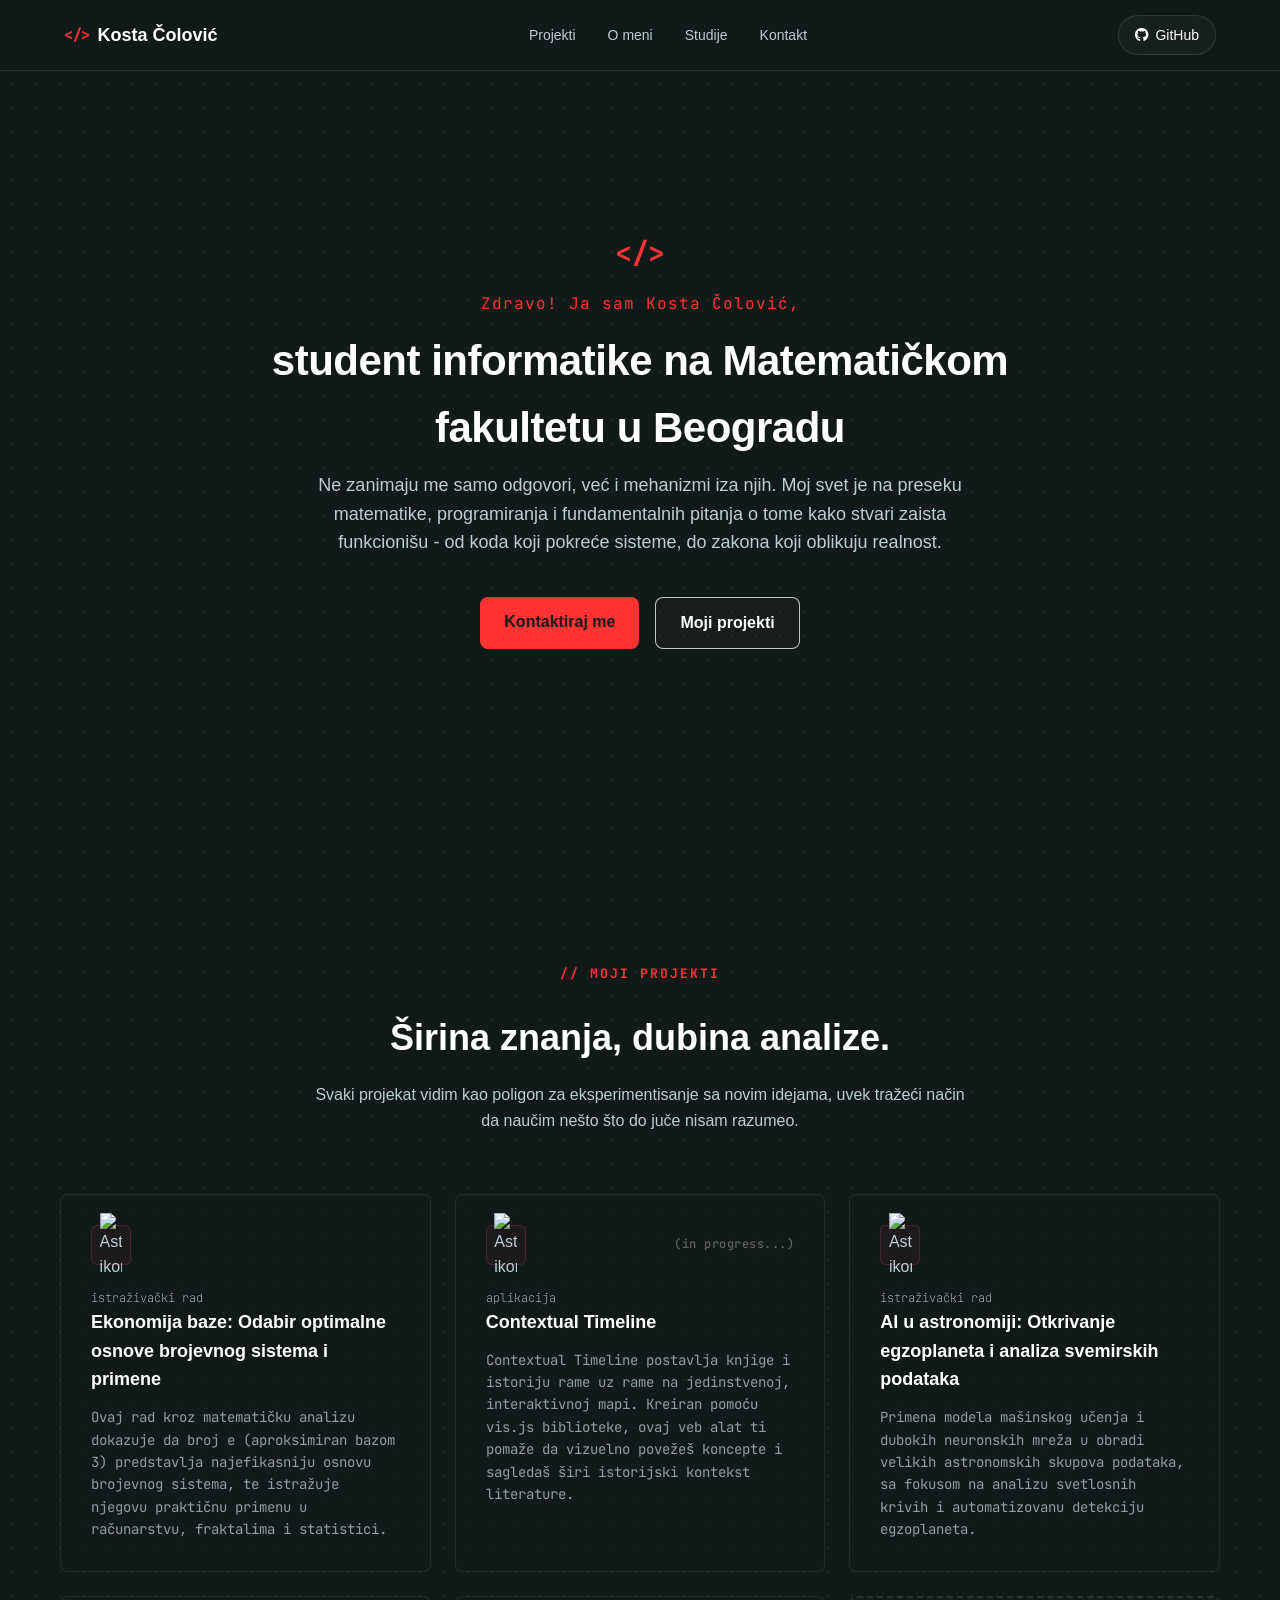
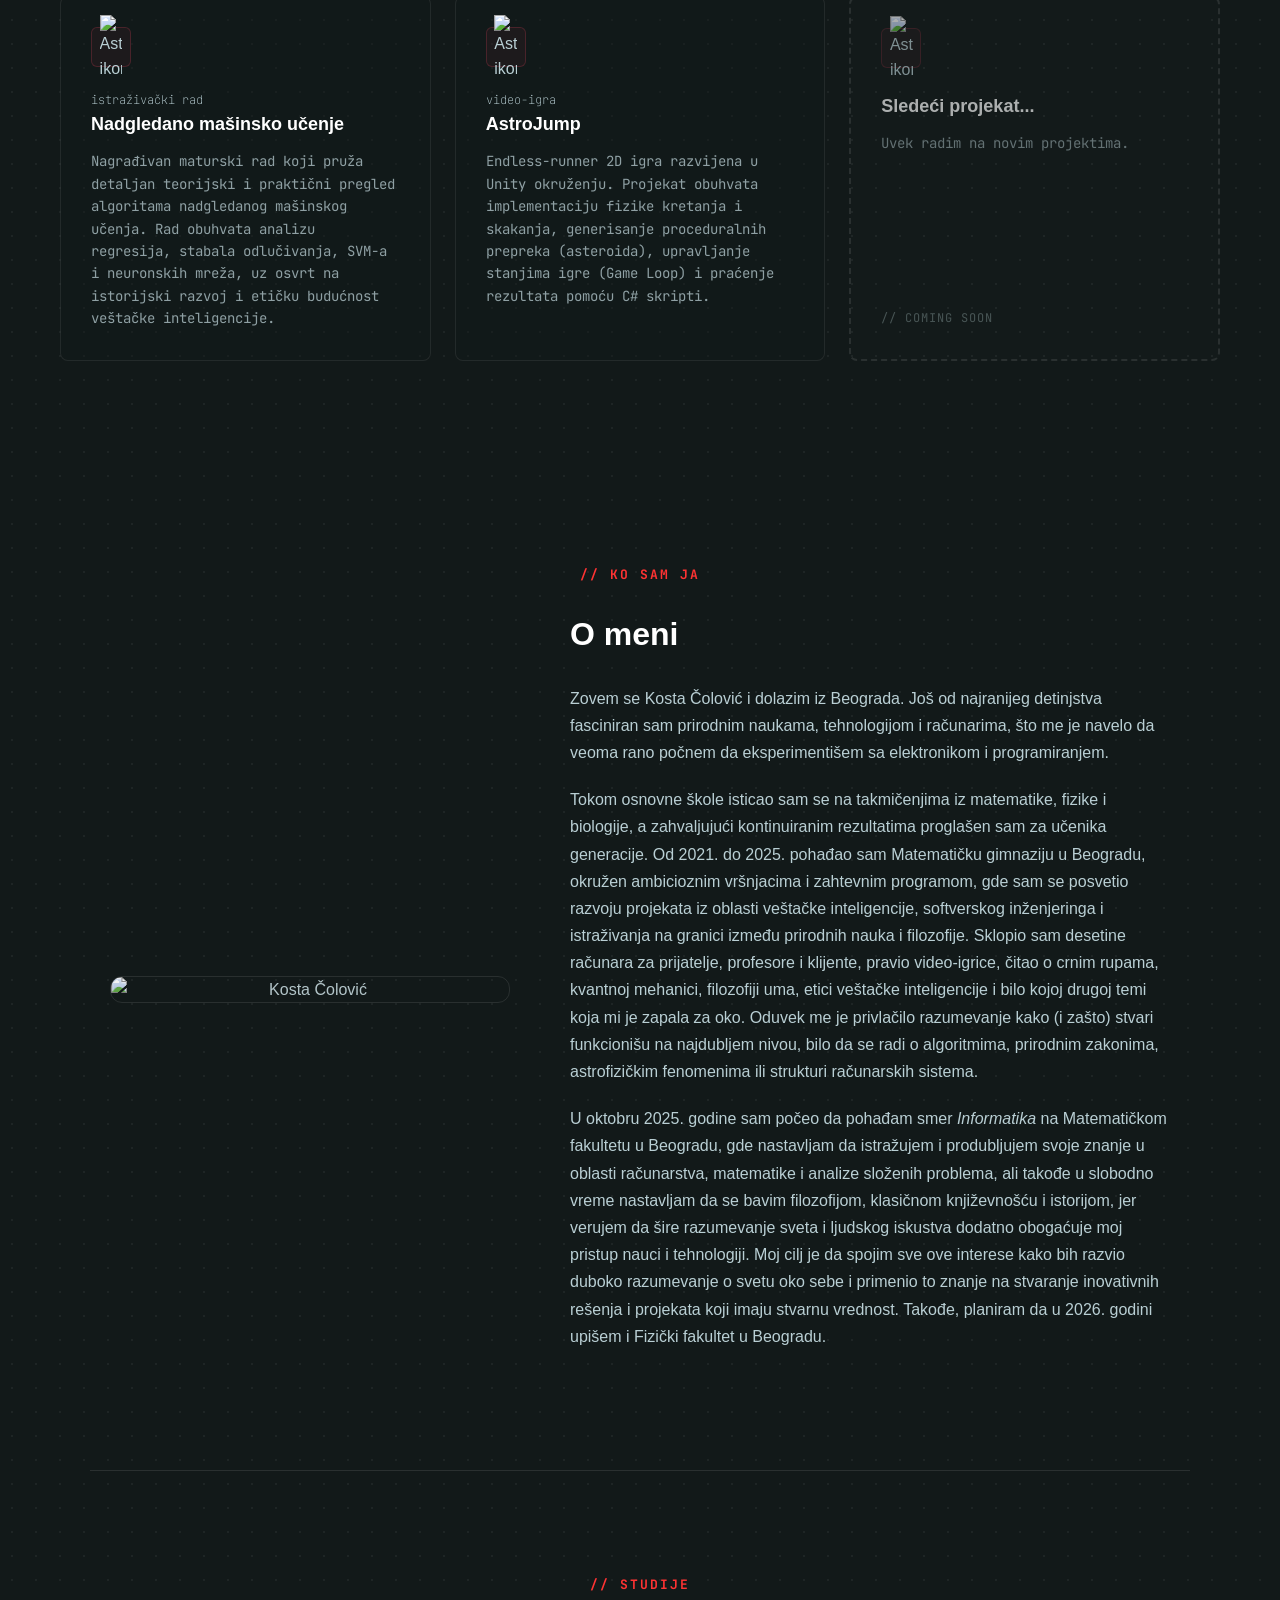
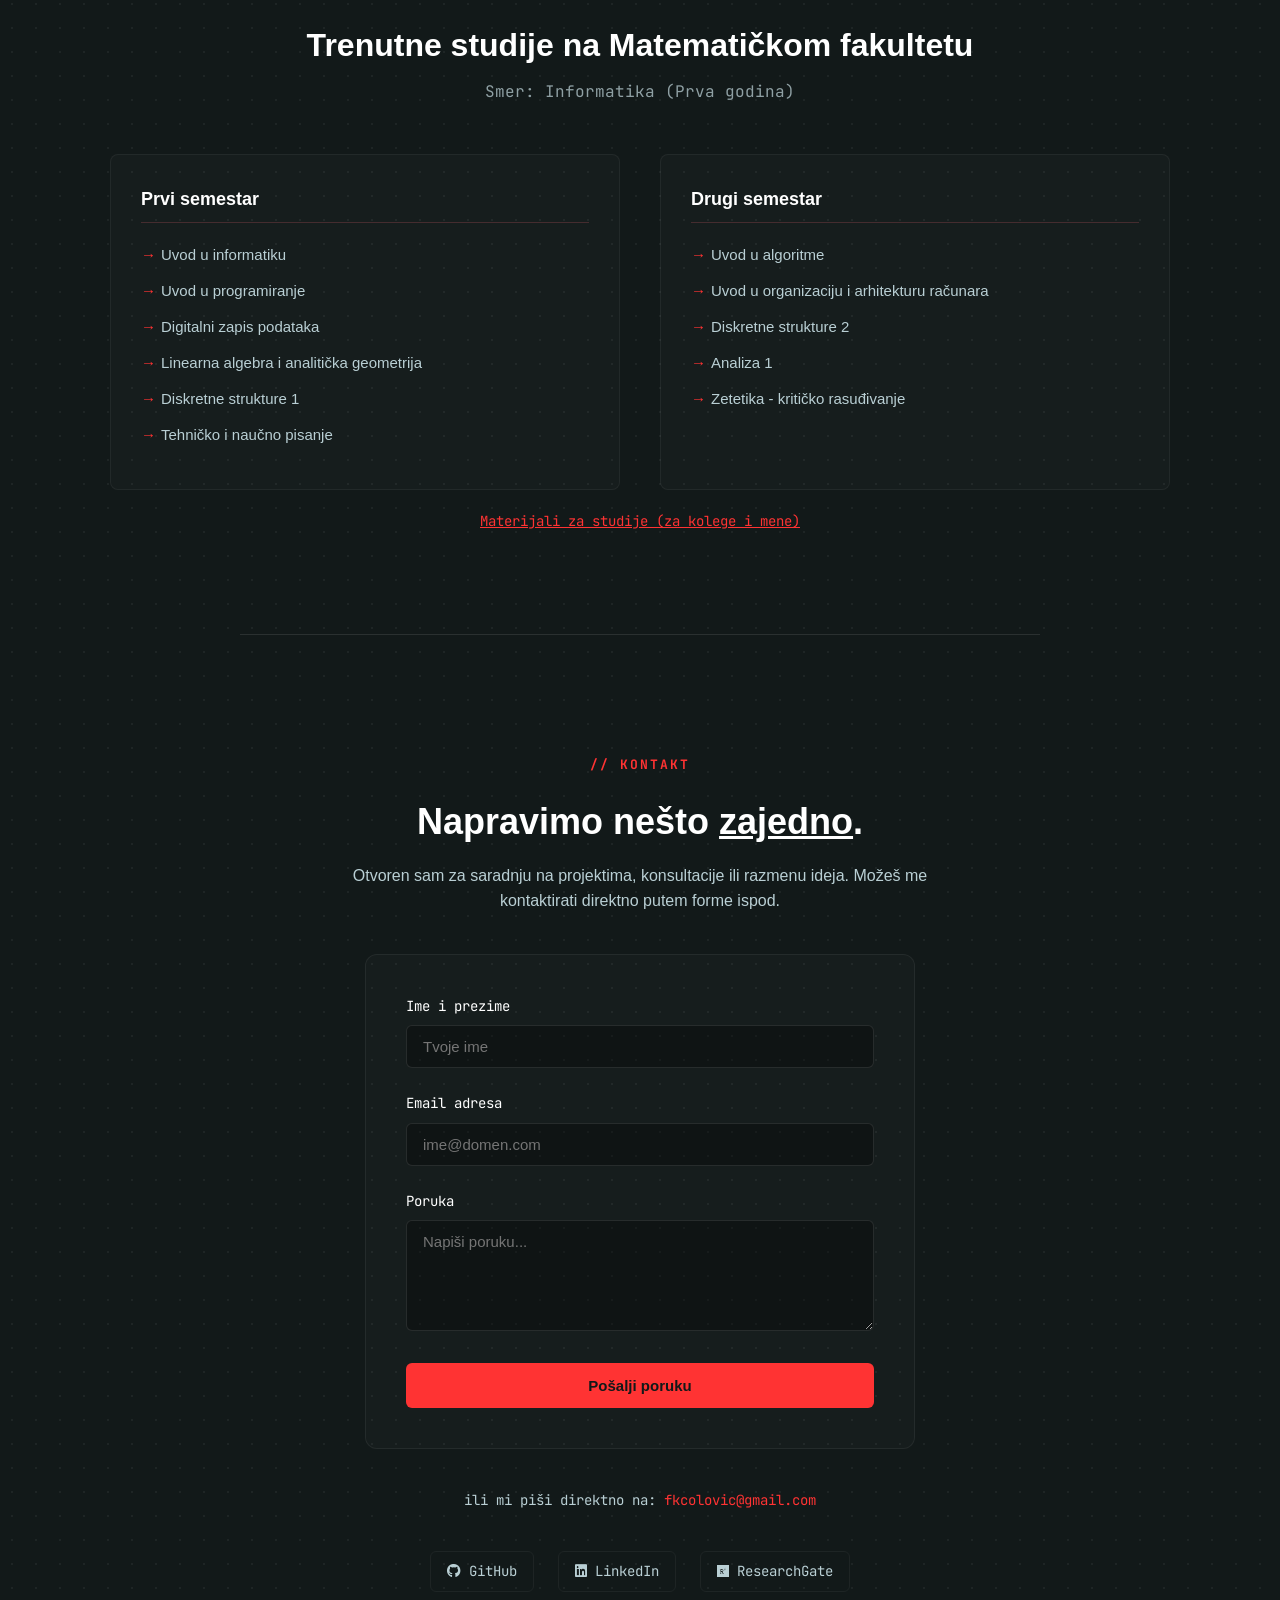
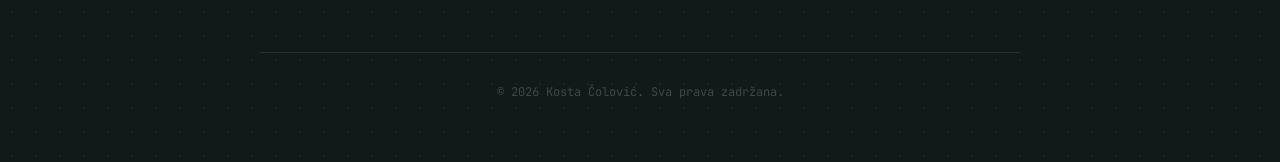
==== index.html @ 833ef41e "materijali" ====
<!doctype html>
<html lang="sr">
  <head>
    <meta charset="UTF-8" />
    <meta name="viewport" content="width=device-width, initial-scale=1.0" />
    <title>Kosta Čolović | Portfolio</title>
    <link rel="stylesheet" href="style.css" />
    <link
      rel="stylesheet"
      href="https://cdnjs.cloudflare.com/ajax/libs/font-awesome/6.5.1/css/all.min.css"
    />
    <meta property="og:type" content="website" />
    <meta property="og:url" content="https://kostaco.github.io/" />
    <meta property="og:title" content="Kosta Čolović | Portfolio" />
    <meta
      property="og:description"
      content="Student informatike na Matematičkom fakultetu u Beogradu. Spoj računarstva, matematike i analize složenih problema."
    />
    <meta
      property="og:image"
      content="https://kostaco.github.io/slike/og-preview.png"
    />

    <meta property="twitter:card" content="summary_large_image" />
    <meta property="twitter:url" content="https://kostaco.github.io/" />
    <meta property="twitter:title" content="Kosta Čolović | Portfolio" />
    <meta
      property="twitter:description"
      content="Student informatike na Matematičkom fakultetu u Beogradu. Spoj računarstva, matematike i analize složenih problema."
    />
    <meta
      property="twitter:image"
      content="https://kostaco.github.io/slike/og-preview.png"
    />
    <link rel="preconnect" href="https://fonts.googleapis.com" />
    <link rel="preconnect" href="https://fonts.gstatic.com" crossorigin />
    <link
      href="https://fonts.googleapis.com/css2?family=JetBrains+Mono:wght@400;500;600;700&display=swap"
      rel="stylesheet"
    />
  </head>
  <body>
    <!-- NAVIGACIONA TRAKA -->
    <nav class="navbar">
      <div class="nav-container">
        <a href="#" class="nav-logo">
          <span class="logo-icon">&lt;/&gt;</span> Kosta Čolović
        </a>

        <div class="nav-links">
          <a href="#features">Projekti</a>
          <a href="#about">O meni</a>
          <a href="#academic">Studije</a>
          <a href="#kontakt">Kontakt</a>
        </div>

        <div class="nav-btn-container">
          <a
            href="https://github.com/KostaCo"
            target="_blank"
            class="nav-github-btn"
          >
            <span class="git-icon"><i class="fa-brands fa-github"></i></span>
            GitHub
          </a>
        </div>
      </div>
    </nav>

    <!-- GLAVNI SADRŽAJ -->
    <main class="main-content">
      <!-- HERO SEKCIJA -->
      <section class="hero-section">
        <span class="hero-icon">&lt;/&gt;</span>
        <p class="greeting">Zdravo! Ja sam Kosta Čolović,</p>
        <h1 class="hero-title">
          student informatike na Matematičkom fakultetu u Beogradu
        </h1>
        <p class="hero-desc">
          Ne zanimaju me samo odgovori, već i mehanizmi iza njih. Moj svet je na
          preseku matematike, programiranja i fundamentalnih pitanja o tome kako
          stvari zaista funkcionišu - od koda koji pokreće sisteme, do zakona
          koji oblikuju realnost.
        </p>

        <div class="hero-buttons">
          <a href="#kontakt" class="btn-primary">Kontaktiraj me</a>
          <a href="#features" class="btn-secondary">Moji projekti</a>
        </div>
      </section>

      <!-- SEKCIJA SA KVADRATIMA (PROJEKTI / CAPABILITIES) -->
      <section class="features-section" id="features">
        <div class="features-badge">// MOJI PROJEKTI</div>

        <h2 class="features-main-title">Širina znanja, dubina analize.</h2>
        <p class="features-subtitle">
          Svaki projekat vidim kao poligon za eksperimentisanje sa novim
          idejama, uvek tražeći način da naučim nešto što do juče nisam razumeo.
        </p>

        <div class="features-grid">
          <a
            href="materijali/ekonomija-baze.pdf"
            class="card-link"
            target="_blank"
          >
            <div class="feature-card">
              <div class="card-header">
                <div class="card-icon-wrapper">
                  <img
                    src="slike/scroll-svgrepo-com.svg"
                    alt="AstroJump ikonica"
                    class="card-icon-svg"
                  />
                </div>
              </div>
              <h5 class="card-small-title">istraživački rad</h5>
              <h3 class="card-title">
                Ekonomija baze: Odabir optimalne osnove brojevnog sistema i
                primene
              </h3>
              <p class="card-text">
                Ovaj rad kroz matematičku analizu dokazuje da broj e
                (aproksimiran bazom 3) predstavlja najefikasniju osnovu
                brojevnog sistema, te istražuje njegovu praktičnu primenu u
                računarstvu, fraktalima i statistici.
              </p>
            </div>
          </a>

          <a
            href="https://kostaco.github.io/contextual-timeline/"
            class="card-link"
            target="_blank"
          >
            <div class="feature-card">
              <div class="card-header">
                <div class="card-icon-wrapper">
                  <img
                    src="slike/rocket-svgrepo-com.svg"
                    alt="AstroJump ikonica"
                    class="card-icon-svg"
                  />
                </div>
                <span class="status-progress">(in progress...)</span>
              </div>
              <h5 class="card-small-title">aplikacija</h5>
              <h3 class="card-title">Contextual Timeline</h3>
              <p class="card-text">
                Contextual Timeline postavlja knjige i istoriju rame uz rame na
                jedinstvenoj, interaktivnoj mapi. Kreiran pomoću vis.js
                biblioteke, ovaj veb alat ti pomaže da vizuelno povežeš koncepte
                i sagledaš širi istorijski kontekst literature.
              </p>
            </div>
          </a>

          <a
            href="materijali/AIuAstronomiji.pdf"
            class="card-link"
            target="_blank"
          >
            <div class="feature-card">
              <div class="card-header">
                <div class="card-icon-wrapper">
                  <img
                    src="slike/scroll-svgrepo-com.svg"
                    alt="AstroJump ikonica"
                    class="card-icon-svg"
                  />
                </div>
              </div>
              <h5 class="card-small-title">istraživački rad</h5>
              <h3 class="card-title">
                AI u astronomiji: Otkrivanje egzoplaneta i analiza svemirskih
                podataka
              </h3>
              <p class="card-text">
                Primena modela mašinskog učenja i dubokih neuronskih mreža u
                obradi velikih astronomskih skupova podataka, sa fokusom na
                analizu svetlosnih krivih i automatizovanu detekciju
                egzoplaneta.
              </p>
            </div>
          </a>

          <a
            href="materijali/NadgledanoMasinskoUcenje.pdf"
            class="card-link"
            target="_blank"
          >
            <div class="feature-card">
              <div class="card-header">
                <div class="card-icon-wrapper">
                  <img
                    src="slike/scroll-svgrepo-com.svg"
                    alt="AstroJump ikonica"
                    class="card-icon-svg"
                  />
                </div>
              </div>
              <h5 class="card-small-title">istraživački rad</h5>
              <h3 class="card-title">Nadgledano mašinsko učenje</h3>
              <p class="card-text">
                Nagrađivan maturski rad koji pruža detaljan teorijski i
                praktični pregled algoritama nadgledanog mašinskog učenja. Rad
                obuhvata analizu regresija, stabala odlučivanja, SVM-a i
                neuronskih mreža, uz osvrt na istorijski razvoj i etičku
                budućnost veštačke inteligencije.
              </p>
            </div>
          </a>

          <a
            href="https://github.com/KostaCo/AstroJump"
            class="card-link"
            target="_blank"
          >
            <div class="feature-card">
              <div class="card-header">
                <div class="card-icon-wrapper">
                  <img
                    src="slike/alien-monster-svgrepo-com.svg"
                    alt="AstroJump ikonica"
                    class="card-icon-svg"
                  />
                </div>
              </div>
              <h5 class="card-small-title">video-igra</h5>
              <h3 class="card-title">AstroJump</h3>
              <p class="card-text">
                Endless-runner 2D igra razvijena u Unity okruženju. Projekat
                obuhvata implementaciju fizike kretanja i skakanja, generisanje
                proceduralnih prepreka (asteroida), upravljanje stanjima igre
                (Game Loop) i praćenje rezultata pomoću C# skripti.
              </p>
            </div>
          </a>

          <!-- KARTICA 6 (Coming Soon Placeholder) -->
          <div class="feature-card card-coming-soon">
            <div class="card-header">
              <div class="card-icon-wrapper">
                <img
                  src="slike/hourglass-not-done-svgrepo-com.svg"
                  alt="AstroJump ikonica"
                  class="card-icon-svg"
                />
              </div>
            </div>
            <h3 class="card-title">Sledeći projekat...</h3>
            <p class="card-text">Uvek radim na novim projektima.</p>
            <div class="coming-soon-badge">// COMING SOON</div>
          </div>
        </div>
      </section>

      <!-- SEKCIJA O MENI -->
      <section class="about-section" id="about">
        <div class="about-badge">// KO SAM JA</div>
        <div class="about-container">
          <div class="about-image-wrapper">
            <img src="slike/ja.png" alt="Kosta Čolović" class="about-image" />
          </div>

          <div class="about-text-wrapper">
            <h2 class="about-title">O meni</h2>
            <p class="about-p">
              Zovem se Kosta Čolović i dolazim iz Beograda. Još od najranijeg
              detinjstva fasciniran sam prirodnim naukama, tehnologijom i
              računarima, što me je navelo da veoma rano počnem da
              eksperimentišem sa elektronikom i programiranjem.
            </p>
            <p class="about-p">
              Tokom osnovne škole isticao sam se na takmičenjima iz matematike,
              fizike i biologije, a zahvaljujući kontinuiranim rezultatima
              proglašen sam za učenika generacije. Od 2021. do 2025. pohađao sam
              Matematičku gimnaziju u Beogradu, okružen ambicioznim vršnjacima i
              zahtevnim programom, gde sam se posvetio razvoju projekata iz
              oblasti veštačke inteligencije, softverskog inženjeringa i
              istraživanja na granici između prirodnih nauka i filozofije.
              Sklopio sam desetine računara za prijatelje, profesore i klijente,
              pravio video-igrice, čitao o crnim rupama, kvantnoj mehanici,
              filozofiji uma, etici veštačke inteligencije i bilo kojoj drugoj
              temi koja mi je zapala za oko. Oduvek me je privlačilo razumevanje
              kako (i zašto) stvari funkcionišu na najdubljem nivou, bilo da se
              radi o algoritmima, prirodnim zakonima, astrofizičkim fenomenima
              ili strukturi računarskih sistema.
            </p>
            <p class="about-p">
              U oktobru 2025. godine sam počeo da pohađam smer
              <em>Informatika</em> na Matematičkom fakultetu u Beogradu, gde
              nastavljam da istražujem i produbljujem svoje znanje u oblasti
              računarstva, matematike i analize složenih problema, ali takođe u
              slobodno vreme nastavljam da se bavim filozofijom, klasičnom
              književnošću i istorijom, jer verujem da šire razumevanje sveta i
              ljudskog iskustva dodatno obogaćuje moj pristup nauci i
              tehnologiji. Moj cilj je da spojim sve ove interese kako bih
              razvio duboko razumevanje o svetu oko sebe i primenio to znanje na
              stvaranje inovativnih rešenja i projekata koji imaju stvarnu
              vrednost. Takođe, planiram da u 2026. godini upišem i Fizički
              fakultet u Beogradu.
            </p>
          </div>
        </div>
      </section>

      <!-- AKADEMSKA SEKCIJA (PREDMETI) -->
      <section class="academic-section" id="academic">
        <div class="academic-badge">// STUDIJE</div>
        <h2 class="academic-title">
          Trenutne studije na Matematičkom fakultetu
        </h2>
        <p class="academic-subtitle">Smer: Informatika (Prva godina)</p>

        <div class="predmeti-container">
          <div class="lista-wrapper">
            <h3>Prvi semestar</h3>
            <ul class="predmeti-lista">
              <li>Uvod u informatiku</li>
              <li>Uvod u programiranje</li>
              <li>Digitalni zapis podataka</li>
              <li>Linearna algebra i analitička geometrija</li>
              <li>Diskretne strukture 1</li>
              <li>Tehničko i naučno pisanje</li>
            </ul>
          </div>

          <div class="lista-wrapper">
            <h3>Drugi semestar</h3>
            <ul class="predmeti-lista">
              <li>Uvod u algoritme</li>
              <li>Uvod u organizaciju i arhitekturu računara</li>
              <li>Diskretne strukture 2</li>
              <li>Analiza 1</li>
              <li>Zetetika - kritičko rasuđivanje</li>
            </ul>
          </div>
        </div>
        <a
          href="materijali/materijali.html"
          class="materijali-link"
          style="margin-top: 20px"
          >Materijali za studije (za kolege i mene)</a
        >
      </section>

      <!-- KONTAKT SEKCIJA SA FORMOM -->
      <section class="contact-section" id="kontakt">
        <div class="contact-container">
          <div class="contact-badge">// KONTAKT</div>
          <h2 class="contact-title">Napravimo nešto <u>zajedno</u>.</h2>

          <p class="contact-desc">
            Otvoren sam za saradnju na projektima, konsultacije ili razmenu
            ideja. Možeš me kontaktirati direktno putem forme ispod.
          </p>

          <div class="contact-card-form">
            <form
              id="contact-form"
              action="https://formspree.io/f/mwpnvjep"
              method="POST"
            >
              <div class="form-group">
                <label for="ime">Ime i prezime</label>
                <input
                  type="text"
                  id="ime"
                  name="ime"
                  placeholder="Tvoje ime"
                  required
                />
              </div>

              <div class="form-group">
                <label for="email">Email adresa</label>
                <input
                  type="email"
                  id="email"
                  name="email"
                  placeholder="ime@domen.com"
                  required
                />
              </div>

              <div class="form-group">
                <label for="poruka">Poruka</label>
                <textarea
                  id="poruka"
                  name="poruka"
                  rows="5"
                  placeholder="Napiši poruku..."
                  required
                ></textarea>
              </div>

              <button type="submit" class="form-submit-btn">
                Pošalji poruku
              </button>
            </form>
          </div>

          <div class="alternative-mail">
            ili mi piši direktno na:
            <a href="mailto:fkcolovic@gmail.com">fkcolovic@gmail.com</a>
          </div>

          <div class="contact-socials">
            <a
              href="https://github.com/KostaCo"
              target="_blank"
              class="social-link"
            >
              <span class="social-icon"
                ><i class="fa-brands fa-github"></i
              ></span>
              GitHub
            </a>
            <a
              href="https://www.linkedin.com/in/kosta-%C4%8Dolovi%C4%87/"
              target="_blank"
              class="social-link"
            >
              <span class="social-icon"
                ><i class="fa-brands fa-linkedin"></i
              ></span>
              LinkedIn
            </a>
            <a
              href="https://www.researchgate.net/profile/Kosta-Colovic"
              target="_blank"
              class="social-link"
            >
              <span class="social-icon"
                ><i class="fa-brands fa-researchgate"></i
              ></span>
              ResearchGate
            </a>
          </div>

          <div class="contact-footer">
            <p>© 2026 Kosta Čolović. Sva prava zadržana.</p>
          </div>
        </div>
      </section>
    </main>
    <script src="script.js"></script>
  </body>
</html>
---- style.css ----
:root {
    --bg-dark: #121919;       
    --navbar-bg: rgba(18, 25, 25, 0.8); 
    --text-light: #b9cfd4;    
    --text-white: #ffffff;    
    --accent-pink: rgb(255, 51, 51);   
    --border-color: rgba(255, 255, 255, 0.1);
    --font-sans: 'Plus Jakarta Sans', 'Segoe UI', Tahoma, Geneva, Verdana, sans-serif;
    --font-mono: 'JetBrains Mono', monospace;
}

html, body {
    max-width: 100%;
    overflow-x: hidden; /* Ovo krije sve što bi eventualno štrčalo horizontalno */
}

html {
    scroll-behavior: smooth;
    scroll-padding-top: 90px; 
}

* {
    box-sizing: border-box;
    margin: 0;
    padding: 0;
}

body {
    background-color: var(--bg-dark);
    background-image: radial-gradient(rgba(255, 255, 255, 0.05) 1px, transparent 1px);
    background-size: 24px 24px;
    
    color: var(--text-light);
    font-family: var(--font-sans);
    line-height: 1.6;
    overflow-x: hidden;
    -webkit-font-smoothing: antialiased;
    -moz-osx-font-smoothing: grayscale;
    text-rendering: optimizeLegibility;
}

/* ================= NAVBAR STILOVI ================= */
.navbar {
    position: fixed;
    top: 0;
    left: 0;
    width: 100%;
    z-index: 1000;
    background-color: var(--navbar-bg);
    border-bottom: 1px solid var(--border-color);
    backdrop-filter: blur(10px); 
    -webkit-backdrop-filter: blur(10px);
}

.nav-container {
    max-width: 1200px;
    margin: 0 auto;
    padding: 15px 24px;
    display: flex;
    justify-content: space-between;
    align-items: center;
}

.nav-logo {
    color: var(--text-white);
    text-decoration: none;
    font-weight: 700;
    font-size: 18px;
    display: inline-flex;   
    align-items: center;    
    gap: 8px;
}

.logo-icon {
    color: var(--accent-pink);
    font-family: var(--font-mono);
    font-size: 15px; 
    font-weight: 700;
    letter-spacing: -0.5px;
}

.nav-links {
    display: flex;
    gap: 32px;
}

.nav-links a {
    color: var(--text-light);
    text-decoration: none;
    font-size: 14px;
    font-weight: 500;
    transition: color 0.3s ease;
}

.nav-links a:hover {
    color: var(--accent-pink);
    transform: translateY(-1px);
}

.nav-github-btn {
    color: var(--text-white);
    text-decoration: none;
    font-size: 14px;
    border: 1px solid var(--border-color);
    padding: 8px 16px;
    border-radius: 20px;
    display: flex;
    align-items: center;
    gap: 6px;
    background-color: rgba(255, 255, 255, 0.03);
    transition: box-shadow 0.3s ease, transform 0.3s ease;
}

.nav-github-btn:hover {
    border: 1px solid var(--accent-pink); 
    transform: translateY(-2px);
}

/* ================= GLAVNI SADRŽAJ ================= */
.main-content {
    padding-top: 40px; 
    display: flex;
    flex-direction: column; 
    align-items: center;
    width: 100%;
}

/* HERO SEKCIJA */
.hero-section {
    max-width: 900px;
    width: 100%;
    text-align: center;
    padding: 40px 20px 60px 20px;
    min-height: calc(100vh - 80px); 
    display: flex;
    flex-direction: column;
    justify-content: center;
    align-items: center;
}

.greeting {
    color: var(--accent-pink);
    font-family: var(--font-mono);
    font-size: 16px;
    letter-spacing: 1px;
    margin-bottom: 10px;
}

.hero-icon {
    color: var(--accent-pink);
    font-family: var(--font-mono);
    font-size: 28px; 
    font-weight: 700;
    margin-bottom: 15px;
    letter-spacing: -0.5px;
}

.hero-title {
    color: var(--text-white);
    font-size: 42px;
    font-weight: 800;
    margin-bottom: 10px;
    letter-spacing: -0.5px;
}

.hero-subtitle {
    color: #8fa0a4;
    font-family: var(--font-mono);
    font-size: 14px;
    margin-bottom: 40px;
}

.hero-tagline {
    color: var(--text-white);
    font-size: 38px;
    line-height: 1.2;
    margin-bottom: 24px;
    font-weight: 600;
}

.hero-desc {
    color: var(--text-light);
    font-size: 18px;
    max-width: 650px;
    margin: 0 auto 40px auto;
}

.hero-buttons {
    display: flex;
    justify-content: center;
    gap: 16px;
}

.btn-primary {
    background-color: var(--accent-pink);
    color: #121919;
    text-decoration: none;
    padding: 12px 24px;
    border-radius: 8px;
    font-weight: 600;
    transition: box-shadow 0.3s ease, transform 0.3s ease;
}

.btn-primary:hover {
    transform: translateY(-2px);
    background-color: rgb(255, 80, 80);
}

.btn-secondary {
    background-color: #3e3e3e25;
    color: var(--text-white);
    text-decoration: none;
    padding: 12px 24px;
    border-radius: 8px;
    font-weight: 600;
    border: 1px solid rgba(255, 255, 255, 0.74);
    transition: box-shadow 0.3s ease, transform 0.3s ease;
}

.btn-secondary:hover {
    background-color: rgba(255, 255, 255, 0.05);
    border: 1px solid var(--accent-pink); 
    transform: translateY(-2px);
}

/* ================= ZAJEDNIČKI STILOVI ZA BEDŽEVE ================= */
.features-badge, 
.about-badge, 
.academic-badge, 
.contact-badge {
    color: var(--accent-pink);
    font-family: var(--font-mono);
    font-size: 13px;
    letter-spacing: 2px;
    font-weight: bold;
    text-transform: uppercase;
    margin: 0 auto 24px auto; 
    display: inline-flex;     
    align-items: center;
    justify-content: center;
    gap: 6px;
}

/* ================= SEKCIJA SA KVADRATIMA ================= */
.features-section {
    width: 100%;
    max-width: 1200px;
    margin: 0 auto;
    padding: 100px 20px;
    text-align: center;
}

.features-main-title {
    color: var(--text-white);
    font-size: 36px;
    font-weight: 600;
    margin-bottom: 16px;
}

.features-subtitle {
    color: var(--text-light);
    font-size: 16px;
    max-width: 650px;
    margin: 0 auto 60px auto;
}

.features-grid {
    display: grid;
    grid-template-columns: repeat(3, 1fr); /* Strogo 3 jednake kolone na desktopu */
    gap: 24px;
    text-align: left;
}

.feature-card {
    background-color: rgba(18, 25, 25, 0.4); 
    border: 1px solid rgba(255, 255, 255, 0.08);
    border-radius: 8px;
    padding: 30px;
    height: 100%;            
    box-sizing: border-box;
    display: flex;
    flex-direction: column;
    align-items: flex-start; 
    transition: all 0.2s ease;
}

.feature-card:hover {
    border-color: rgba(255, 255, 255, 0.2);
    background-color: rgba(255, 255, 255, 0.02);
    transform: translateY(-2px);
}

.card-icon-wrapper {
    width: 40px;
    height: 40px;
    border: 1px solid rgba(255, 69, 96, 0.2); 
    background-color: rgba(255, 69, 96, 0.05);
    border-radius: 6px;
    display: flex;
    align-items: center;
    justify-content: center;
}

.card-icon {
    color: var(--accent-pink);
    font-size: 18px;
}

.card-icon-svg {
    width: 64px;
    height: 64px;
    display: block;
    object-fit: contain;
    max-width: 60%;
}

.card-title {
    color: var(--text-white);
    font-size: 18px;
    font-weight: 600;
    margin-bottom: 12px;
}

.card-text {
    color: #8fa0a4; 
    font-family: var(--font-mono);
    font-size: 14px;
    line-height: 1.6;
    text-align: left;
    word-break: break-word;
    overflow-wrap: break-word;
}

/* ================= STILOVI ZA COMING SOON KARTICU ================= */
.feature-card.card-coming-soon {
    border: 2px dashed rgba(255, 255, 255, 0.15);
    background: rgba(255, 255, 255, 0.01);
    opacity: 0.65;
    cursor: default;
}

.feature-card.card-coming-soon:hover {
    opacity: 0.85;
    border-color: rgba(255, 255, 255, 0.3);
    transform: none; 
}

.coming-soon-badge {
    margin-top: auto; 
    font-family: var(--font-mono);
    font-size: 12px;
    color: #657575;
    letter-spacing: 1px;
    padding-top: 20px;
}

/* ================= SEKCIJA O MENI ================= */
.about-section {
    width: 100%;
    max-width: 1100px; 
    margin: 0 auto;
    padding: 100px 20px;
    text-align: center; 
}

.about-container {
    display: flex;
    align-items: flex-start;
    gap: 60px; 
}

.about-image-wrapper {
    flex: 1;
    max-width: 400px;
    position: relative;
    align-self: center; 
}

.about-image {
    width: 100%;
    height: auto;
    display: block;
    border-radius: 12px; 
    border: 1px solid rgba(255, 255, 255, 0.1);
    filter: grayscale(15%) brightness(95%);
    transition: all 0.3s ease;
}

.about-image:hover {
    filter: grayscale(0%) brightness(100%);
    border-color: var(--accent-pink);
    transform: translateY(-5px);
}

.about-text-wrapper {
    flex: 1.2;
    text-align: left;
}

.about-title {
    color: var(--text-white);
    font-size: 32px;
    font-weight: 600;
    margin-bottom: 24px;
}

.about-p {
    color: var(--text-light);
    font-size: 16px;
    line-height: 1.7;
    margin-bottom: 20px;
}

/* ================= AKADEMSKA SEKCIJA ================= */
.academic-section {
    width: 100%;
    max-width: 1100px;
    margin: 0 auto;
    padding: 100px 20px;
    text-align: center;
    border-top: 1px solid var(--border-color);
}

.academic-title {
    color: var(--text-white);
    font-size: 32px;
    margin-bottom: 8px;
}

.academic-subtitle {
    color: #8fa0a4;
    font-family: var(--font-mono);
    margin-bottom: 50px;
}

.predmeti-container {
    display: flex;
    gap: 40px;
    justify-content: center;
    text-align: left;
}

.lista-wrapper {
    flex: 1;
    background-color: rgba(255, 255, 255, 0.02);
    border: 1px solid rgba(255, 255, 255, 0.05);
    border-radius: 8px;
    padding: 30px;
}

.lista-wrapper h3 {
    color: var(--text-white);
    font-size: 18px;
    margin-bottom: 20px;
    border-bottom: 1px solid rgba(255, 107, 122, 0.2);
    padding-bottom: 8px;
}

.predmeti-lista {
    list-style: none;
}

.predmeti-lista li {
    color: var(--text-light);
    font-size: 15px;
    margin-bottom: 12px;
    position: relative;
    padding-left: 20px;
}

.predmeti-lista li::before {
    content: "→";
    position: absolute;
    left: 0;
    color: var(--accent-pink);
}

/* ================= KONTAKT SEKCIJA ================= */
.contact-section {
    width: 100%;
    max-width: 800px;
    margin: 0 auto;
    padding: 120px 20px 60px 20px; 
    text-align: center;
    border-top: 1px solid var(--border-color);
}

.contact-container {
    display: flex;
    flex-direction: column;
    align-items: center;
}

.contact-title {
    color: var(--text-white);
    font-size: 36px;
    font-weight: 700;
    line-height: 1.2;
    margin-bottom: 20px;
}

.contact-desc {
    color: var(--text-light);
    font-size: 16px;
    max-width: 580px;
    margin-bottom: 40px;
}

.contact-card-form {
    width: 100%;
    max-width: 550px;
    background-color: rgba(255, 255, 255, 0.02);
    border: 1px solid rgba(255, 255, 255, 0.06);
    border-radius: 12px;
    padding: 40px;
    text-align: left;
    margin-bottom: 40px;
}

.form-group {
    margin-bottom: 24px;
}

.form-group label {
    display: block;
    color: var(--text-white);
    font-size: 14px;
    font-family: var(--font-mono);
    margin-bottom: 8px;
}

.form-group input, .form-group textarea {
    width: 100%;
    background-color: rgba(0, 0, 0, 0.3);
    border: 1px solid rgba(255, 255, 255, 0.1);
    border-radius: 6px;
    padding: 12px 16px;
    color: var(--text-white);
    font-family: var(--font-sans);
    font-size: 15px;
}

.form-group input:focus, .form-group textarea:focus {
    outline: none;
    border-color: var(--accent-pink);
    background-color: rgba(0, 0, 0, 0.5);
}

.form-submit-btn {
    width: 100%;
    background-color: var(--accent-pink);
    color: #121919;
    border: none;
    padding: 14px;
    border-radius: 6px;
    font-weight: 600;
    font-size: 15px;
    cursor: pointer;
    transition: all 0.3s ease;
}

.form-submit-btn:hover {
    border: 1px solid rgb(255, 255, 255); 
    transform: translateY(-2px);
}

.alternative-mail {
    font-family: var(--font-mono);
    font-size: 14px;
    margin-bottom: 40px;
}

.alternative-mail a {
    color: var(--accent-pink);
    text-decoration: none;
}

.contact-socials {
    display: flex;
    gap: 24px;
    margin-bottom: 60px;
}

.social-link {
    color: var(--text-light);
    text-decoration: none;
    font-size: 14px;
    font-family: var(--font-mono);
    padding: 8px 16px;
    border: 1px solid rgba(255, 255, 255, 0.05);
    border-radius: 6px;
    display: flex;
    align-items: center;
    gap: 8px;
    transition: all 0.3s ease;
}

.social-link:hover {
    border: 1px solid var(--accent-pink); 
    transform: translateY(-2px);
}

.contact-footer {
    width: 100%;
    border-top: 1px solid var(--border-color);
    padding-top: 30px;
    color: rgba(255, 255, 255, 0.2);
    font-size: 12px;
    font-family: var(--font-mono);
}

/* ================= LINKOVI OKO KARTICA ================= */
.card-link {
    text-decoration: none; 
    color: inherit;        
    display: flex; /* Forsira flex raspored kako bi visina bila 100% */
    height: 100%;
}

.card-link:hover {
    transform: translateY(-4px); 
}

.card-link:hover .feature-card {
    border-color: var(--accent-pink); 
    box-shadow: 0 8px 24px rgba(0, 0, 0, 0.2); 
}

.card-header {
    display: flex;
    align-items: center;
    justify-content: space-between; 
    width: 100%;
    margin-bottom: 24px; 
}

.card-icon-wrapper {
    margin-bottom: 0 !important;
}

.status-progress {
    color: #757575; 
    font-family: var(--font-mono);
    font-size: 12px;
    font-weight: 500;
    letter-spacing: 0.5px;
    opacity: 0.8;
}

.card-small-title {
    font-size: 12px;
    color: var(--text-light);
    font-family: var(--font-mono);
    font-weight: 100;
}

.materijali-link {
    color: var(--accent-pink);
    font-family: var(--font-mono);
    font-size: 14px;
    text-align: center;
    display: inline-block;
}

/* Osnovni izgled */
.content {
    max-width: 800px;
    margin: 40px auto; /* Centriranje sadržaja */
    padding: 0 20px;
}

.nav-back {
    color: var(--accent-pink);
    text-decoration: none;
    font-family: var(--font-mono);
    display: inline-block;
    margin-top: 15px;
    margin-left: 10px;
}

/* Stil za fajl karticu */
.file-card {
    display: block;
    padding: 20px;
    margin-top: 20px;
    border: 1px solid var(--accent-pink); /* Ili tvoja border boja */
    color: var(--accent-pink);
    text-decoration: none;
    font-family: var(--font-mono);
    border-radius: 8px;
    transition: background 0.3s ease;
}

.file-card:hover {
    background: rgba(255, 0, 100, 0.1); /* Blagi efekat pri prelasku mišem */
}

@media (max-width: 992px) {
    .features-grid {
        grid-template-columns: repeat(2, 1fr); /* 2 kolone na tabletima */
    }
}

@media (max-width: 768px) {

    html {
        font-size: 16px;
    }

    .navbar {
        padding: 0;
    }

    .nav-container {
        display: flex;
        justify-content: space-between;
        align-items: center;
        padding: 14px 16px;
    }

    .nav-logo {
        font-size: 16px;
    }

    .nav-links {
        display: none;
    }

    .nav-btn-container {
        margin-left: auto;
    }

    .nav-github-btn {
        padding: 8px 14px;
        font-size: 14px;
    }

    .main-content {
        padding-top: 110px;
    }

    .hero-section {
        min-height: auto;
        padding: 60px 20px;
        width: 100%;
    }

    .hero-title {
        font-size: 2.2rem;
        line-height: 1.25;
    }

    .hero-desc {
        font-size: 1rem;
        width: 100%;
        max-width: 100%;
    }

    .hero-buttons {
        flex-direction: column;
        width: 100%;
        max-width: 320px;
        margin: 0 auto;
    }

    .btn-primary,
    .btn-secondary {
        width: 100%;
        text-align: center;
    }

    .features-section,
    .about-section,
    .academic-section,
    .contact-section {
        padding: 70px 16px;
    }

    .features-main-title,
    .academic-title,
    .contact-title,
    .about-title {
        font-size: 2rem;
        line-height: 1.3;
    }

    .features-grid {
        grid-template-columns: 1fr;
        gap: 18px;
    }

    .feature-card {
        padding: 24px;
    }

    .about-container {
        flex-direction: column;
        gap: 30px;
    }

    .about-text-wrapper {
        text-align: left;
    }

    .about-image-wrapper {
        max-width: 240px;
        margin: 0 auto;
    }

    .predmeti-container {
        flex-direction: column;
        gap: 20px;
    }

    .lista-wrapper {
        width: 100%;
    }

    .contact-card-form {
        padding: 24px 18px;
    }

    .contact-socials {
        flex-direction: column;
        width: 100%;
    }

    .social-link {
        justify-content: center;
    }
}
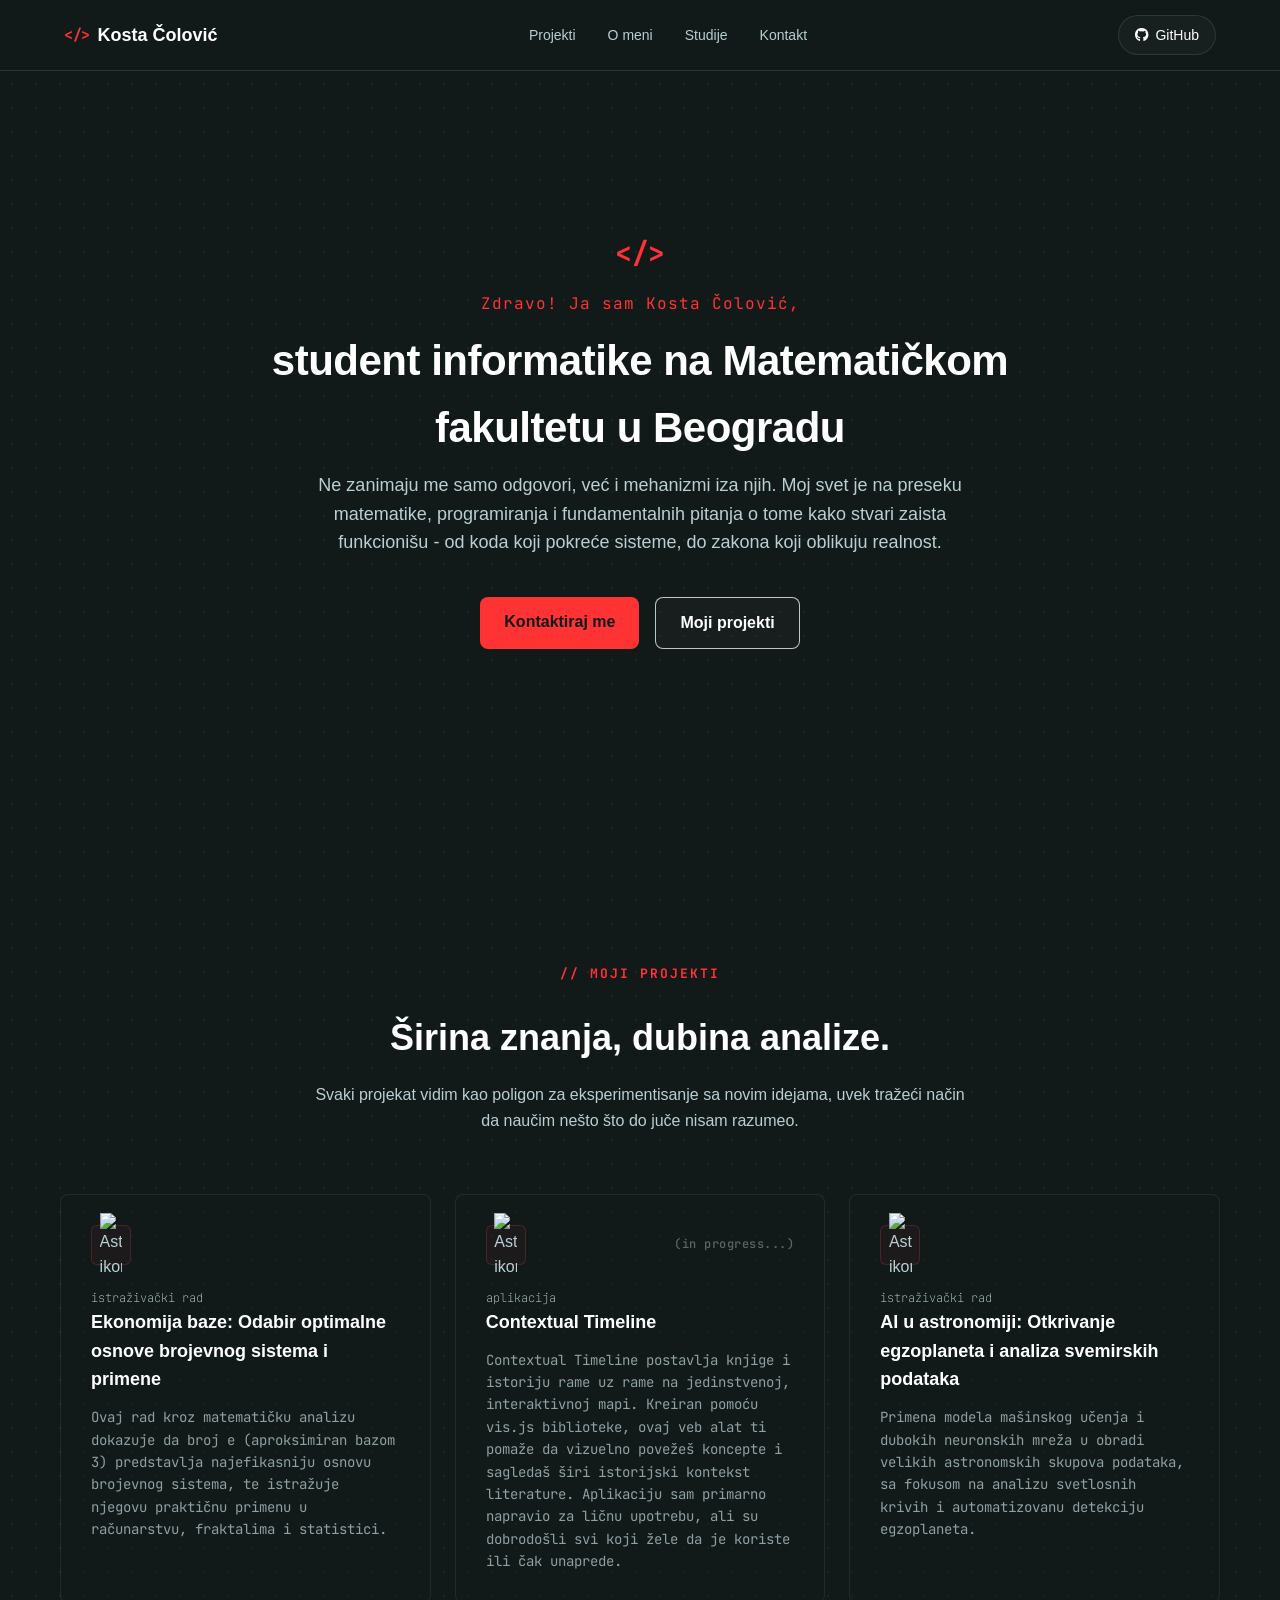
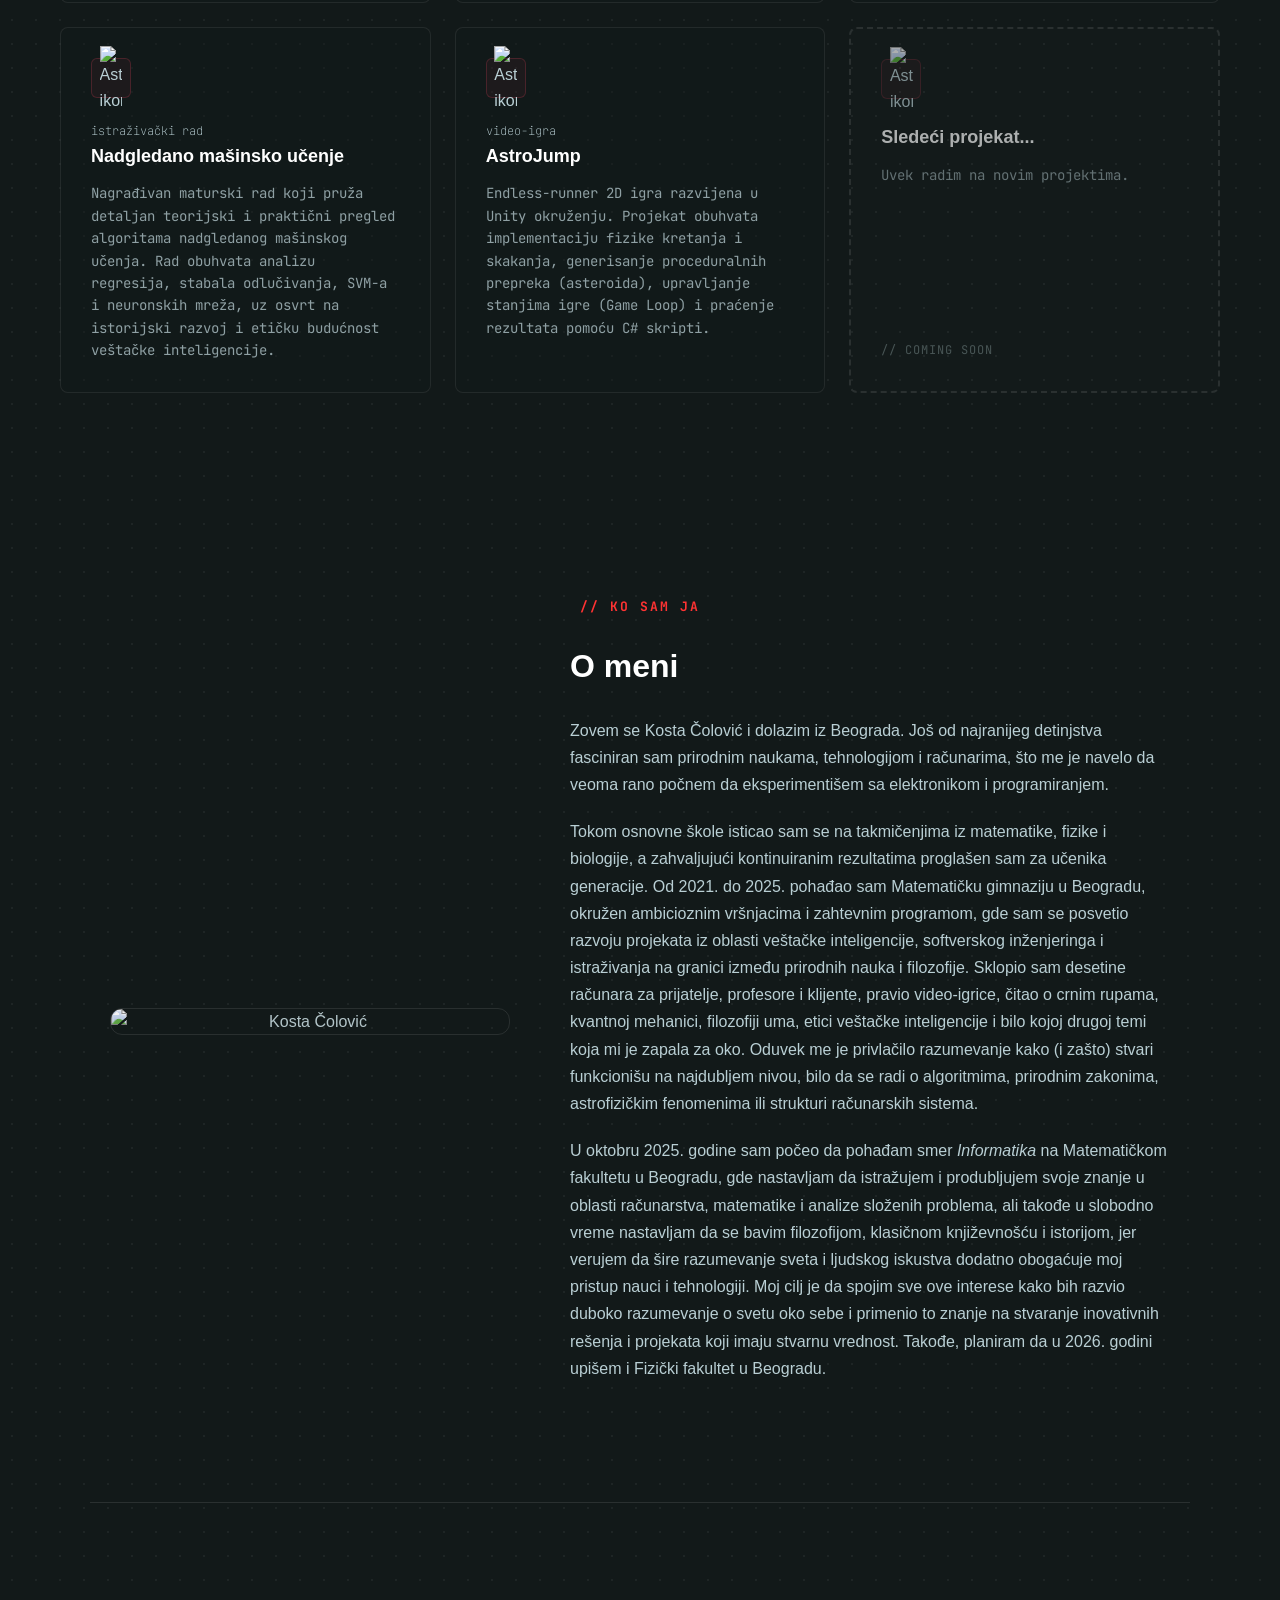
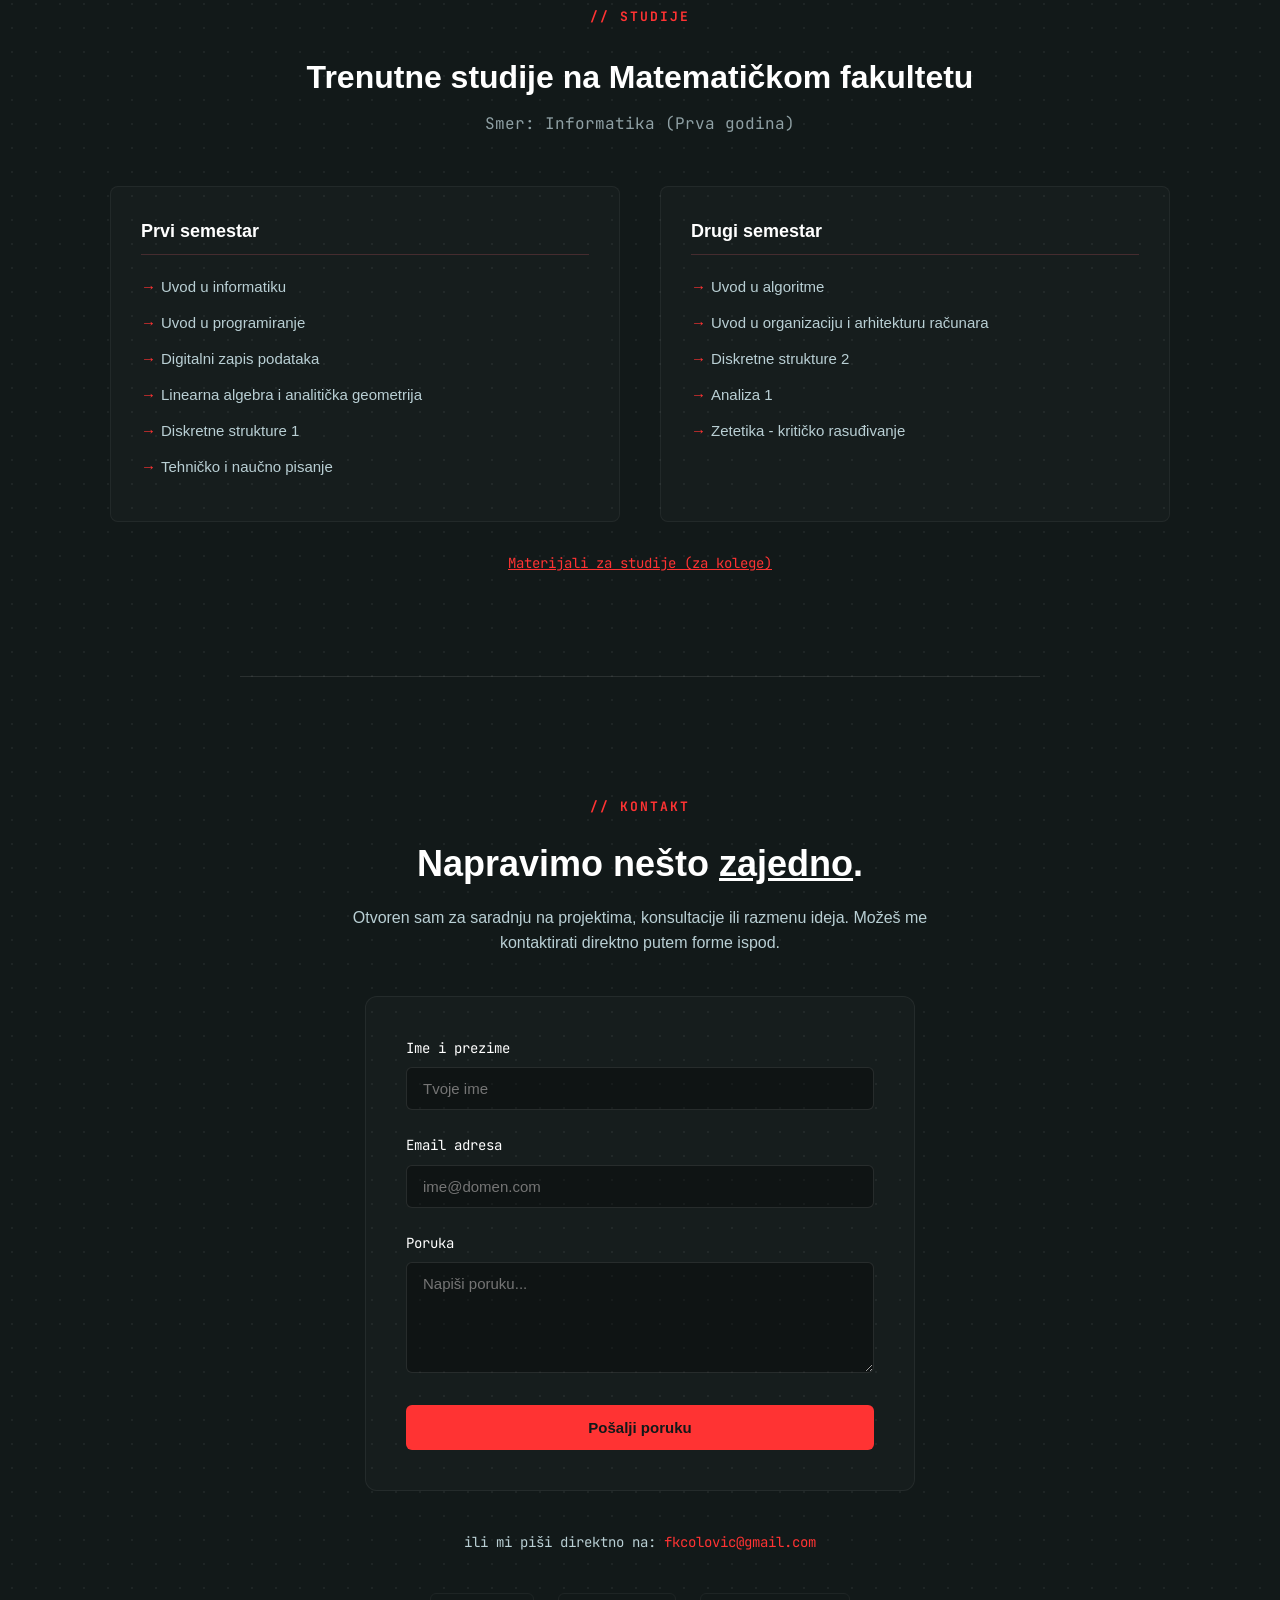
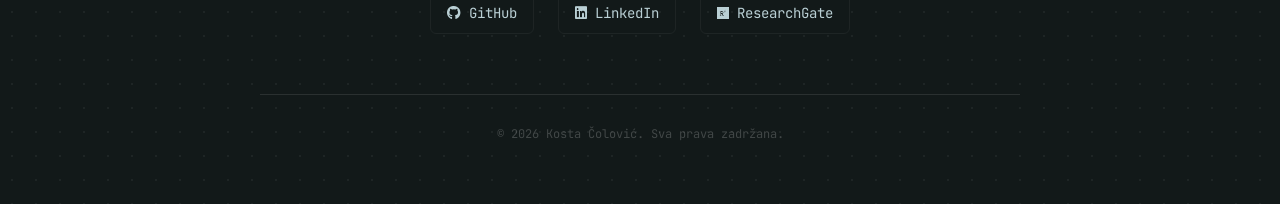
==== commit b9bdc9cb: "materijali" ====
--- a/index.html
+++ b/index.html
@@ -151,7 +151,9 @@
                 Contextual Timeline postavlja knjige i istoriju rame uz rame na
                 jedinstvenoj, interaktivnoj mapi. Kreiran pomoću vis.js
                 biblioteke, ovaj veb alat ti pomaže da vizuelno povežeš koncepte
-                i sagledaš širi istorijski kontekst literature.
+                i sagledaš širi istorijski kontekst literature. Aplikaciju sam primarno
+                napravio za ličnu upotrebu, ali su dobrodošli svi koji žele da je 
+                koriste ili čak unaprede.
               </p>
             </div>
           </a>
@@ -341,8 +343,8 @@
         <a
           href="materijali/materijali.html"
           class="materijali-link"
-          style="margin-top: 20px"
-          >Materijali za studije (za kolege i mene)</a
+          style="margin-top: 30px"
+          >Materijali za studije (za kolege)</a
         >
       </section>
 
--- a/style.css
+++ b/style.css
@@ -560,8 +560,7 @@
 }
 
 .form-submit-btn:hover {
-    border: 1px solid rgb(255, 255, 255); 
-    transform: translateY(-2px);
+    background-color: rgb(255, 80, 80);
 }
 
 .alternative-mail {
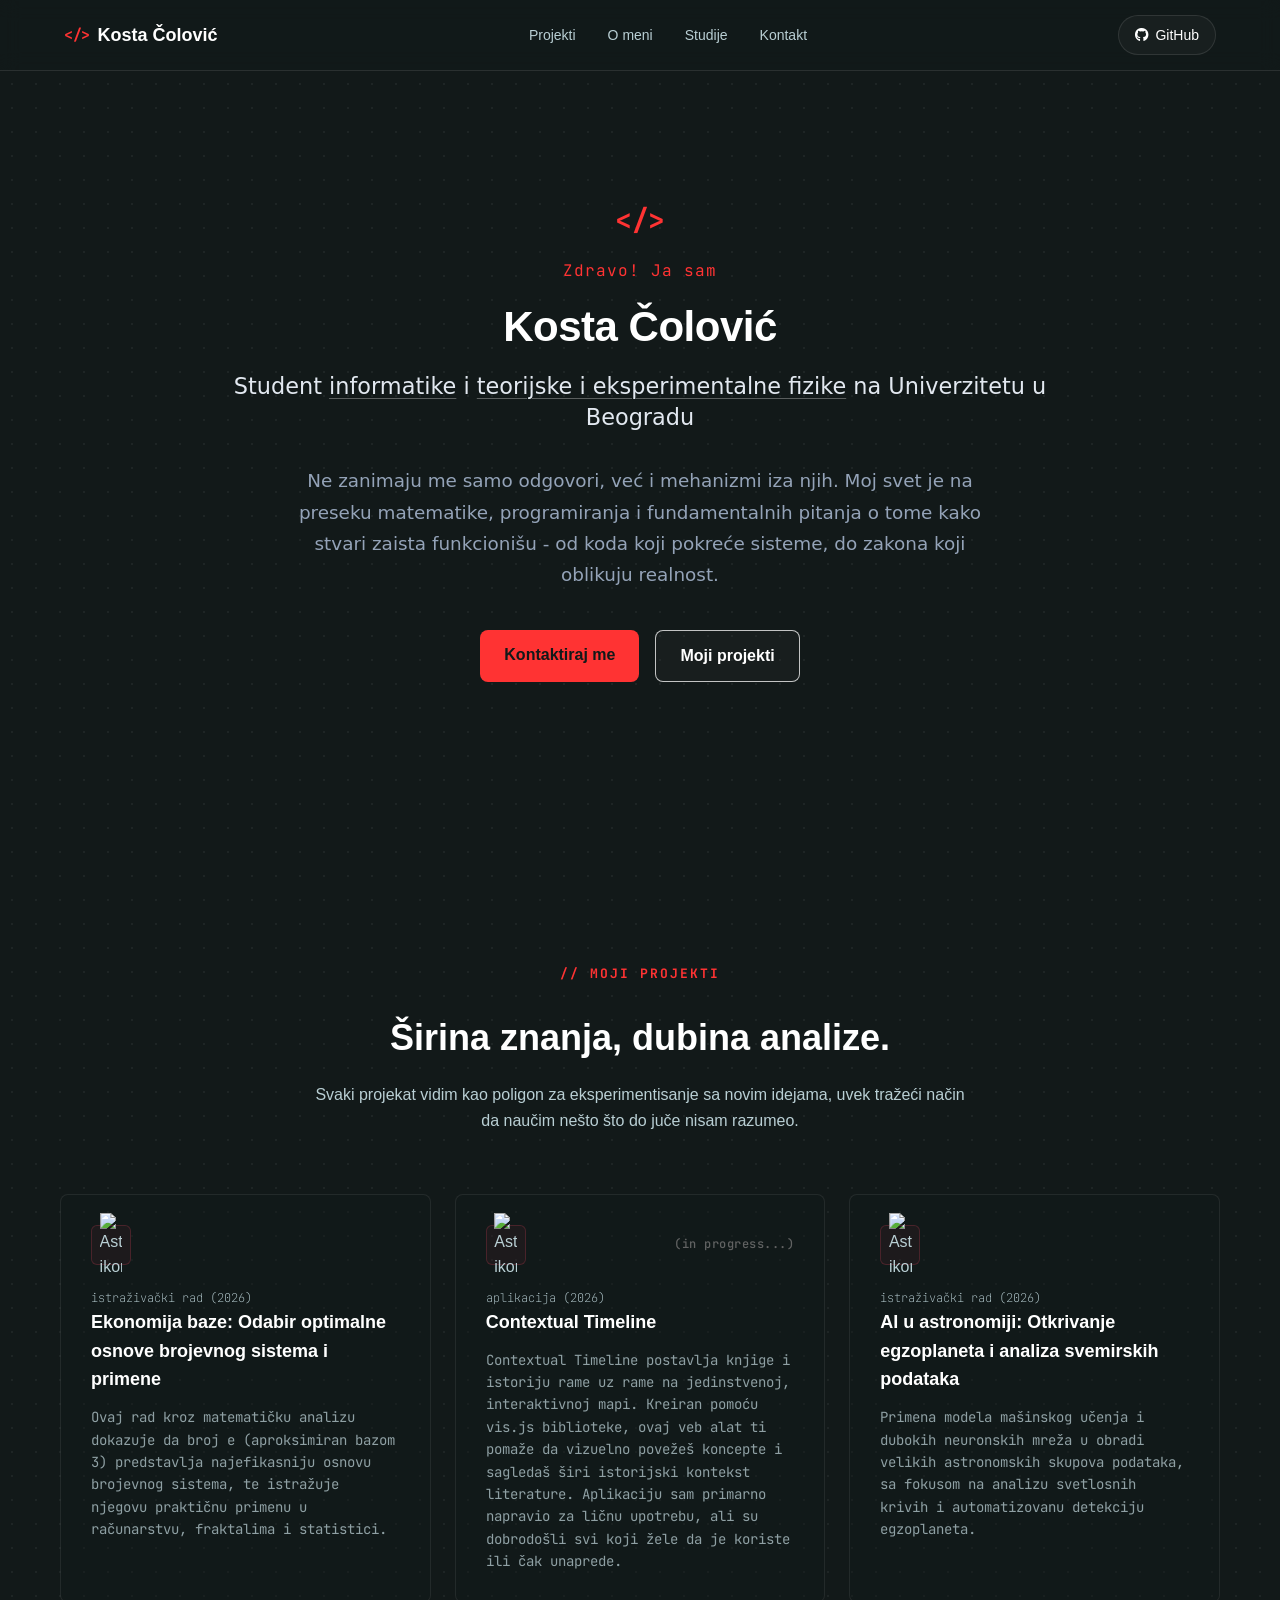
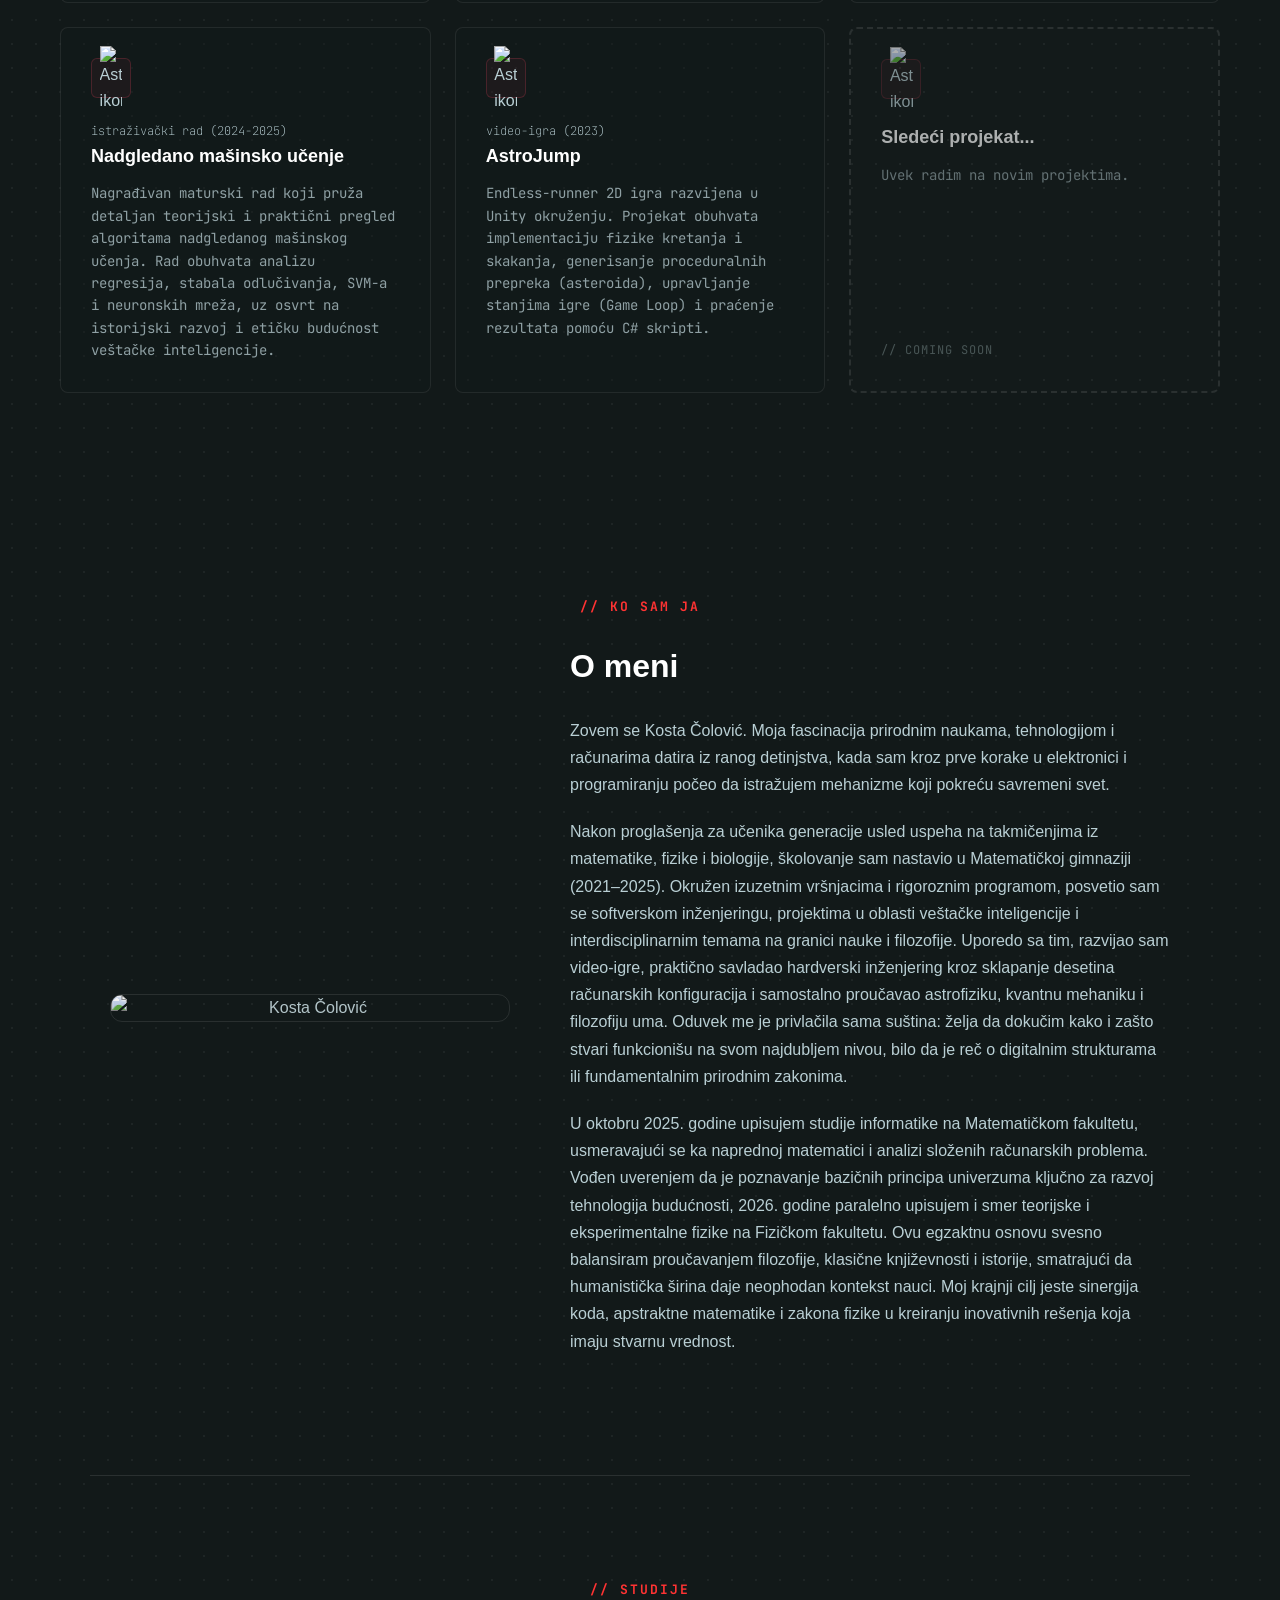
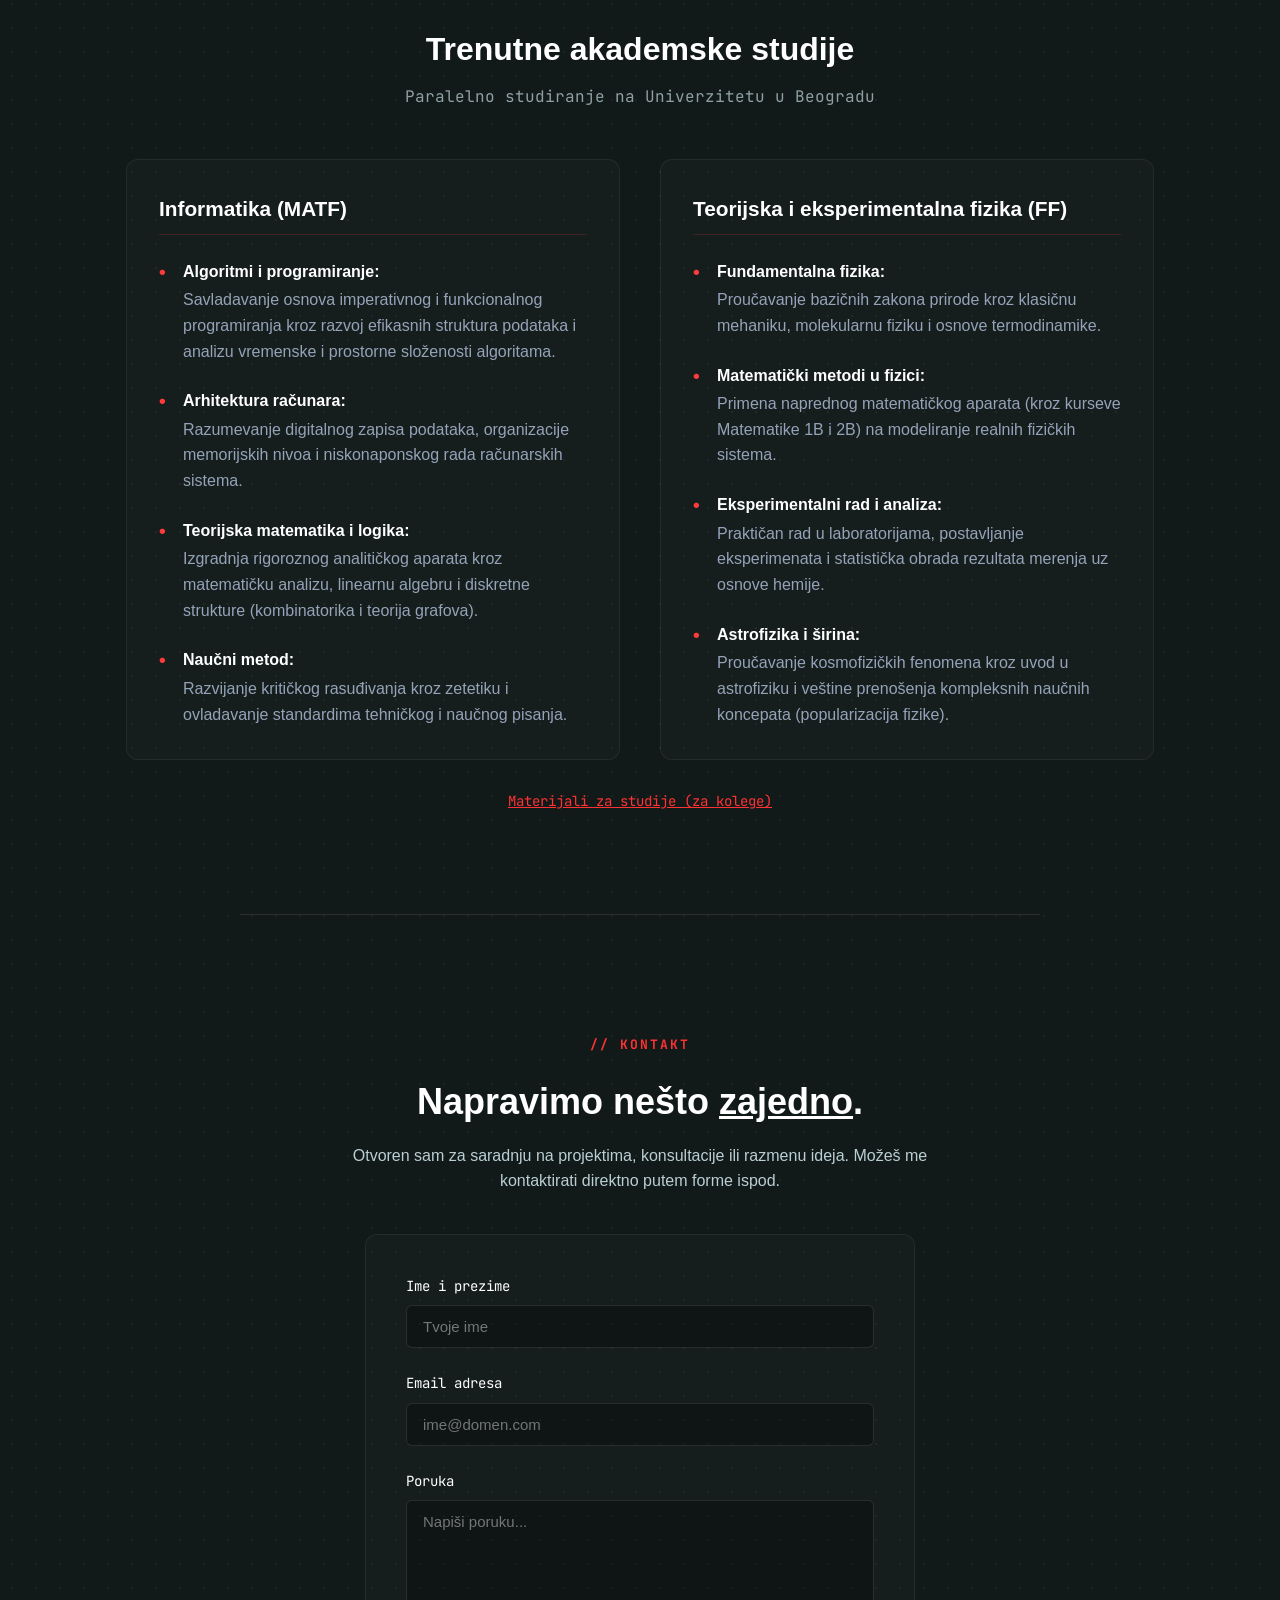
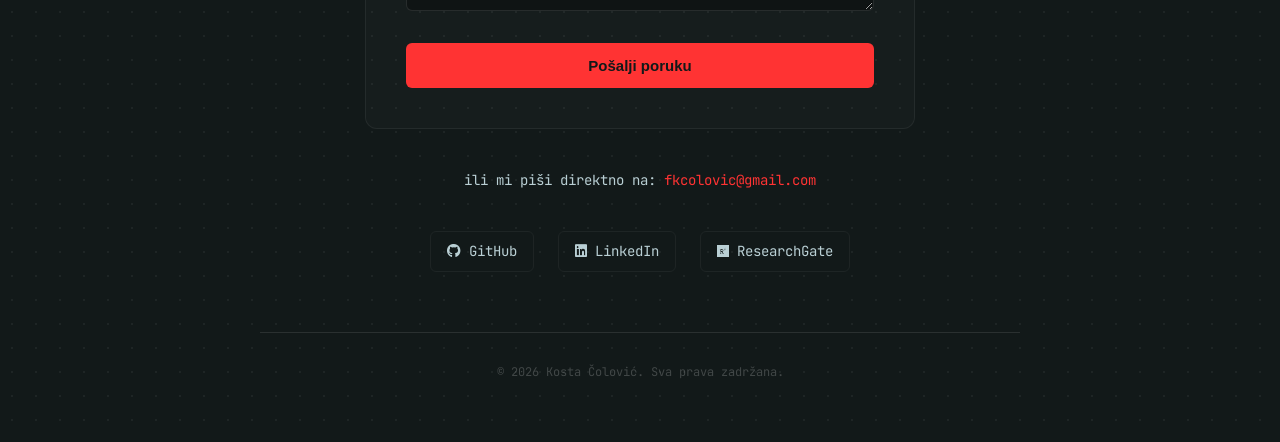
==== commit d8b4ce77: "ff" ====
--- a/index.html
+++ b/index.html
@@ -71,25 +71,25 @@
     <main class="main-content">
       <!-- HERO SEKCIJA -->
       <section class="hero-section">
-        <span class="hero-icon">&lt;/&gt;</span>
-        <p class="greeting">Zdravo! Ja sam Kosta Čolović,</p>
-        <h1 class="hero-title">
-          student informatike na Matematičkom fakultetu u Beogradu
-        </h1>
-        <p class="hero-desc">
-          Ne zanimaju me samo odgovori, već i mehanizmi iza njih. Moj svet je na
-          preseku matematike, programiranja i fundamentalnih pitanja o tome kako
-          stvari zaista funkcionišu - od koda koji pokreće sisteme, do zakona
-          koji oblikuju realnost.
-        </p>
-
-        <div class="hero-buttons">
-          <a href="#kontakt" class="btn-primary">Kontaktiraj me</a>
-          <a href="#features" class="btn-secondary">Moji projekti</a>
-        </div>
-      </section>
-
-      <!-- SEKCIJA SA KVADRATIMA (PROJEKTI / CAPABILITIES) -->
+  <span class="hero-icon">&lt;/&gt;</span>
+  <p class="greeting">Zdravo! Ja sam</p>
+  <h1 class="hero-title">Kosta Čolović</h1>
+  <p class="hero-subtitle">
+  Student <span class="accent-underline">informatike</span> i <span class="accent-underline">teorijske i eksperimentalne fizike</span>
+  <span class="university">na Univerzitetu u Beogradu</span>
+</p>
+  <p class="hero-desc">
+    Ne zanimaju me samo odgovori, već i mehanizmi iza njih. Moj svet je na
+    preseku matematike, programiranja i fundamentalnih pitanja o tome kako
+    stvari zaista funkcionišu - od koda koji pokreće sisteme, do zakona koji oblikuju realnost.
+  </p>
+
+  <div class="hero-buttons">
+    <a href="#kontakt" class="btn-primary">Kontaktiraj me</a>
+    <a href="#features" class="btn-secondary">Moji projekti</a>
+  </div>
+</section>
+      <!-- SEKCIJA SA KVADRATIMA (PROJEKTI / CAPABILITIES)  -->
       <section class="features-section" id="features">
         <div class="features-badge">// MOJI PROJEKTI</div>
 
@@ -115,7 +115,7 @@
                   />
                 </div>
               </div>
-              <h5 class="card-small-title">istraživački rad</h5>
+              <h5 class="card-small-title">istraživački rad (2026)</h5>
               <h3 class="card-title">
                 Ekonomija baze: Odabir optimalne osnove brojevnog sistema i
                 primene
@@ -145,7 +145,7 @@
                 </div>
                 <span class="status-progress">(in progress...)</span>
               </div>
-              <h5 class="card-small-title">aplikacija</h5>
+              <h5 class="card-small-title">aplikacija (2026)</h5>
               <h3 class="card-title">Contextual Timeline</h3>
               <p class="card-text">
                 Contextual Timeline postavlja knjige i istoriju rame uz rame na
@@ -173,7 +173,7 @@
                   />
                 </div>
               </div>
-              <h5 class="card-small-title">istraživački rad</h5>
+              <h5 class="card-small-title">istraživački rad (2026)</h5>
               <h3 class="card-title">
                 AI u astronomiji: Otkrivanje egzoplaneta i analiza svemirskih
                 podataka
@@ -202,7 +202,7 @@
                   />
                 </div>
               </div>
-              <h5 class="card-small-title">istraživački rad</h5>
+              <h5 class="card-small-title">istraživački rad (2024-2025)</h5>
               <h3 class="card-title">Nadgledano mašinsko učenje</h3>
               <p class="card-text">
                 Nagrađivan maturski rad koji pruža detaljan teorijski i
@@ -229,7 +229,7 @@
                   />
                 </div>
               </div>
-              <h5 class="card-small-title">video-igra</h5>
+              <h5 class="card-small-title">video-igra (2023)</h5>
               <h3 class="card-title">AstroJump</h3>
               <p class="card-text">
                 Endless-runner 2D igra razvijena u Unity okruženju. Projekat
@@ -269,41 +269,14 @@
           <div class="about-text-wrapper">
             <h2 class="about-title">O meni</h2>
             <p class="about-p">
-              Zovem se Kosta Čolović i dolazim iz Beograda. Još od najranijeg
-              detinjstva fasciniran sam prirodnim naukama, tehnologijom i
-              računarima, što me je navelo da veoma rano počnem da
-              eksperimentišem sa elektronikom i programiranjem.
-            </p>
-            <p class="about-p">
-              Tokom osnovne škole isticao sam se na takmičenjima iz matematike,
-              fizike i biologije, a zahvaljujući kontinuiranim rezultatima
-              proglašen sam za učenika generacije. Od 2021. do 2025. pohađao sam
-              Matematičku gimnaziju u Beogradu, okružen ambicioznim vršnjacima i
-              zahtevnim programom, gde sam se posvetio razvoju projekata iz
-              oblasti veštačke inteligencije, softverskog inženjeringa i
-              istraživanja na granici između prirodnih nauka i filozofije.
-              Sklopio sam desetine računara za prijatelje, profesore i klijente,
-              pravio video-igrice, čitao o crnim rupama, kvantnoj mehanici,
-              filozofiji uma, etici veštačke inteligencije i bilo kojoj drugoj
-              temi koja mi je zapala za oko. Oduvek me je privlačilo razumevanje
-              kako (i zašto) stvari funkcionišu na najdubljem nivou, bilo da se
-              radi o algoritmima, prirodnim zakonima, astrofizičkim fenomenima
-              ili strukturi računarskih sistema.
-            </p>
-            <p class="about-p">
-              U oktobru 2025. godine sam počeo da pohađam smer
-              <em>Informatika</em> na Matematičkom fakultetu u Beogradu, gde
-              nastavljam da istražujem i produbljujem svoje znanje u oblasti
-              računarstva, matematike i analize složenih problema, ali takođe u
-              slobodno vreme nastavljam da se bavim filozofijom, klasičnom
-              književnošću i istorijom, jer verujem da šire razumevanje sveta i
-              ljudskog iskustva dodatno obogaćuje moj pristup nauci i
-              tehnologiji. Moj cilj je da spojim sve ove interese kako bih
-              razvio duboko razumevanje o svetu oko sebe i primenio to znanje na
-              stvaranje inovativnih rešenja i projekata koji imaju stvarnu
-              vrednost. Takođe, planiram da u 2026. godini upišem i Fizički
-              fakultet u Beogradu.
-            </p>
+  Zovem se Kosta Čolović. Moja fascinacija prirodnim naukama, tehnologijom i računarima datira iz ranog detinjstva, kada sam kroz prve korake u elektronici i programiranju počeo da istražujem mehanizme koji pokreću savremeni svet.
+</p>
+<p class="about-p">
+  Nakon proglašenja za učenika generacije usled uspeha na takmičenjima iz matematike, fizike i biologije, školovanje sam nastavio u Matematičkoj gimnaziji (2021–2025). Okružen izuzetnim vršnjacima i rigoroznim programom, posvetio sam se softverskom inženjeringu, projektima u oblasti veštačke inteligencije i interdisciplinarnim temama na granici nauke i filozofije. Uporedo sa tim, razvijao sam video-igre, praktično savladao hardverski inženjering kroz sklapanje desetina računarskih konfiguracija i samostalno proučavao astrofiziku, kvantnu mehaniku i filozofiju uma. Oduvek me je privlačila sama suština: želja da dokučim kako i zašto stvari funkcionišu na svom najdubljem nivou, bilo da je reč o digitalnim strukturama ili fundamentalnim prirodnim zakonima.
+</p>
+<p class="about-p">
+  U oktobru 2025. godine upisujem studije informatike na Matematičkom fakultetu, usmeravajući se ka naprednoj matematici i analizi složenih računarskih problema. Vođen uverenjem da je poznavanje bazičnih principa univerzuma ključno za razvoj tehnologija budućnosti, 2026. godine paralelno upisujem i smer teorijske i eksperimentalne fizike na Fizičkom fakultetu. Ovu egzaktnu osnovu svesno balansiram proučavanjem filozofije, klasične književnosti i istorije, smatrajući da humanistička širina daje neophodan kontekst nauci. Moj krajnji cilj jeste sinergija koda, apstraktne matematike i zakona fizike u kreiranju inovativnih rešenja koja imaju stvarnu vrednost.
+</p>
           </div>
         </div>
       </section>
@@ -311,34 +284,50 @@
       <!-- AKADEMSKA SEKCIJA (PREDMETI) -->
       <section class="academic-section" id="academic">
         <div class="academic-badge">// STUDIJE</div>
-        <h2 class="academic-title">
-          Trenutne studije na Matematičkom fakultetu
-        </h2>
-        <p class="academic-subtitle">Smer: Informatika (Prva godina)</p>
-
-        <div class="predmeti-container">
-          <div class="lista-wrapper">
-            <h3>Prvi semestar</h3>
-            <ul class="predmeti-lista">
-              <li>Uvod u informatiku</li>
-              <li>Uvod u programiranje</li>
-              <li>Digitalni zapis podataka</li>
-              <li>Linearna algebra i analitička geometrija</li>
-              <li>Diskretne strukture 1</li>
-              <li>Tehničko i naučno pisanje</li>
-            </ul>
-          </div>
-
-          <div class="lista-wrapper">
-            <h3>Drugi semestar</h3>
-            <ul class="predmeti-lista">
-              <li>Uvod u algoritme</li>
-              <li>Uvod u organizaciju i arhitekturu računara</li>
-              <li>Diskretne strukture 2</li>
-              <li>Analiza 1</li>
-              <li>Zetetika - kritičko rasuđivanje</li>
-            </ul>
-          </div>
+        <h2 class="academic-title">Trenutne akademske studije</h2>
+<p class="academic-subtitle">Paralelno studiranje na Univerzitetu u Beogradu</p>
+
+<div class="predmeti-container">
+  
+  <!-- MATEMATIČKI FAKULTET -->
+  <div class="lista-wrapper">
+    <h3>Informatika (MATF)</h3>
+    <ul class="predmeti-lista-bullets">
+      <li>
+        <strong>Algoritmi i programiranje:</strong> Savladavanje osnova imperativnog i funkcionalnog programiranja kroz razvoj efikasnih struktura podataka i analizu vremenske i prostorne složenosti algoritama.
+      </li>
+      <li>
+        <strong>Arhitektura računara:</strong> Razumevanje digitalnog zapisa podataka, organizacije memorijskih nivoa i niskonaponskog rada računarskih sistema.
+      </li>
+      <li>
+        <strong>Teorijska matematika i logika:</strong> Izgradnja rigoroznog analitičkog aparata kroz matematičku analizu, linearnu algebru i diskretne strukture (kombinatorika i teorija grafova).
+      </li>
+      <li>
+        <strong>Naučni metod:</strong> Razvijanje kritičkog rasuđivanja kroz zetetiku i ovladavanje standardima tehničkog i naučnog pisanja.
+      </li>
+    </ul>
+  </div>
+
+  <!-- FIZIČKI FAKULTET -->
+  <div class="lista-wrapper">
+    <h3>Teorijska i eksperimentalna fizika (FF)</h3>
+    <ul class="predmeti-lista-bullets">
+      <li>
+        <strong>Fundamentalna fizika:</strong> Proučavanje bazičnih zakona prirode kroz klasičnu mehaniku, molekularnu fiziku i osnove termodinamike.
+      </li>
+      <li>
+        <strong>Matematički metodi u fizici:</strong> Primena naprednog matematičkog aparata (kroz kurseve Matematike 1B i 2B) na modeliranje realnih fizičkih sistema.
+      </li>
+      <li>
+        <strong>Eksperimentalni rad i analiza:</strong> Praktičan rad u laboratorijama, postavljanje eksperimenata i statistička obrada rezultata merenja uz osnove hemije.
+      </li>
+      <li>
+        <strong>Astrofizika i širina:</strong> Proučavanje kosmofizičkih fenomena kroz uvod u astrofiziku i veštine prenošenja kompleksnih naučnih koncepata (popularizacija fizike).
+      </li>
+    </ul>
+  </div>
+
+</div>
         </div>
         <a
           href="materijali/materijali.html"
--- a/style.css
+++ b/style.css
@@ -694,6 +694,109 @@
     background: rgba(255, 0, 100, 0.1); /* Blagi efekat pri prelasku mišem */
 }
 
+.faks-h2{
+    display: block;
+    color: white;
+    padding-top: 20px;
+}
+
+
+/* 1. Popravka za uvodni tekst (Boja sa dugmeta za vrhunski kontrast) */
+
+
+/* 2. Popravka za podnaslov (Slanje monospace fonta u istoriju) */
+.hero-subtitle {
+  font-family: system-ui, -apple-system, sans-serif; /* Zameni sa tvojim glavnim fontom sajta */
+  color: #e2e8f0; 
+  font-size: 1.4rem;
+  font-weight: 400;
+  line-height: 1.4;
+  margin-bottom: 2rem;
+}
+
+/* 3. Popravka za opis (Dodavanje vazduha među redove) */
+.hero-desc {
+  font-family: system-ui, -apple-system, sans-serif;
+  color: #94a3b8; 
+  font-size: 1.15rem;
+  line-height: 1.7; /* Ključno za čitljivost */
+  max-width: 700px;
+  margin: 0 auto 2.5rem auto;
+}
+
+.predmeti-container {
+  display: grid;
+  grid-template-columns: repeat(auto-fit, minmax(350px, 1fr));
+  gap: 2.5rem;
+  margin-top: 3rem;
+  padding: 0 1rem;
+}
+
+.lista-wrapper {
+  background: rgba(255, 255, 255, 0.02);
+  border: 1px solid rgba(255, 255, 255, 0.06);
+  border-radius: 12px;
+  padding: 2rem;
+}
+
+.lista-wrapper h3 {
+  color: #ffffff;
+  font-size: 1.3rem;
+  margin-bottom: 1.5rem;
+  border-bottom: 1px solid rgba(255, 59, 59, 0.2); /* Suptilna crvena linija ispod naziva faksa */
+  padding-bottom: 0.5rem;
+}
+
+.predmeti-lista-bullets {
+  list-style: none;
+  padding: 0;
+  margin: 0;
+}
+
+.predmeti-lista-bullets li {
+  color: #94a3b8; /* Prijatna siva za čitanje */
+  font-size: 1rem;
+  line-height: 1.6;
+  margin-bottom: 1.5rem;
+  position: relative;
+  padding-left: 1.5rem;
+}
+
+/* Custom crveni bullet point umesto obične tačkice */
+.predmeti-lista-bullets li::before {
+  content: "•";
+  color: #ff3b3b; /* Tvoja brendirana crvena */
+  font-weight: bold;
+  font-size: 1.2rem;
+  position: absolute;
+  left: 0;
+  top: -2px;
+}
+
+.predmeti-lista-bullets li strong {
+  color: #ffffff; /* Isticanje naziva celine belom bojom */
+  display: block; /* Spušta opis u novi red ispod naslova stavke radi bolje čitljivosti */
+  margin-bottom: 0.2rem;
+}
+
+.predmeti-lista-bullets li:last-child {
+  margin-bottom: 0;
+}
+
+.accent-underline {
+  /* Definiše običnu donju crtu */
+  text-decoration: underline;
+  
+  /* Kontroliše prozirnost (0.3 je 30% vidljivosti) */
+  text-decoration-color: rgba(255, 255, 255, 0.3);
+  
+  /* Kontroliše debljinu linije (možeš staviti 1px ili 2px po želji) */
+  text-decoration-thickness: 1px;
+  
+  /* Pomera liniju malo naniže da ne seče donje delove slova poput 'p' i 'g' */
+  text-underline-offset: 4px; 
+}
+
 @media (max-width: 992px) {
     .features-grid {
         grid-template-columns: repeat(2, 1fr); /* 2 kolone na tabletima */
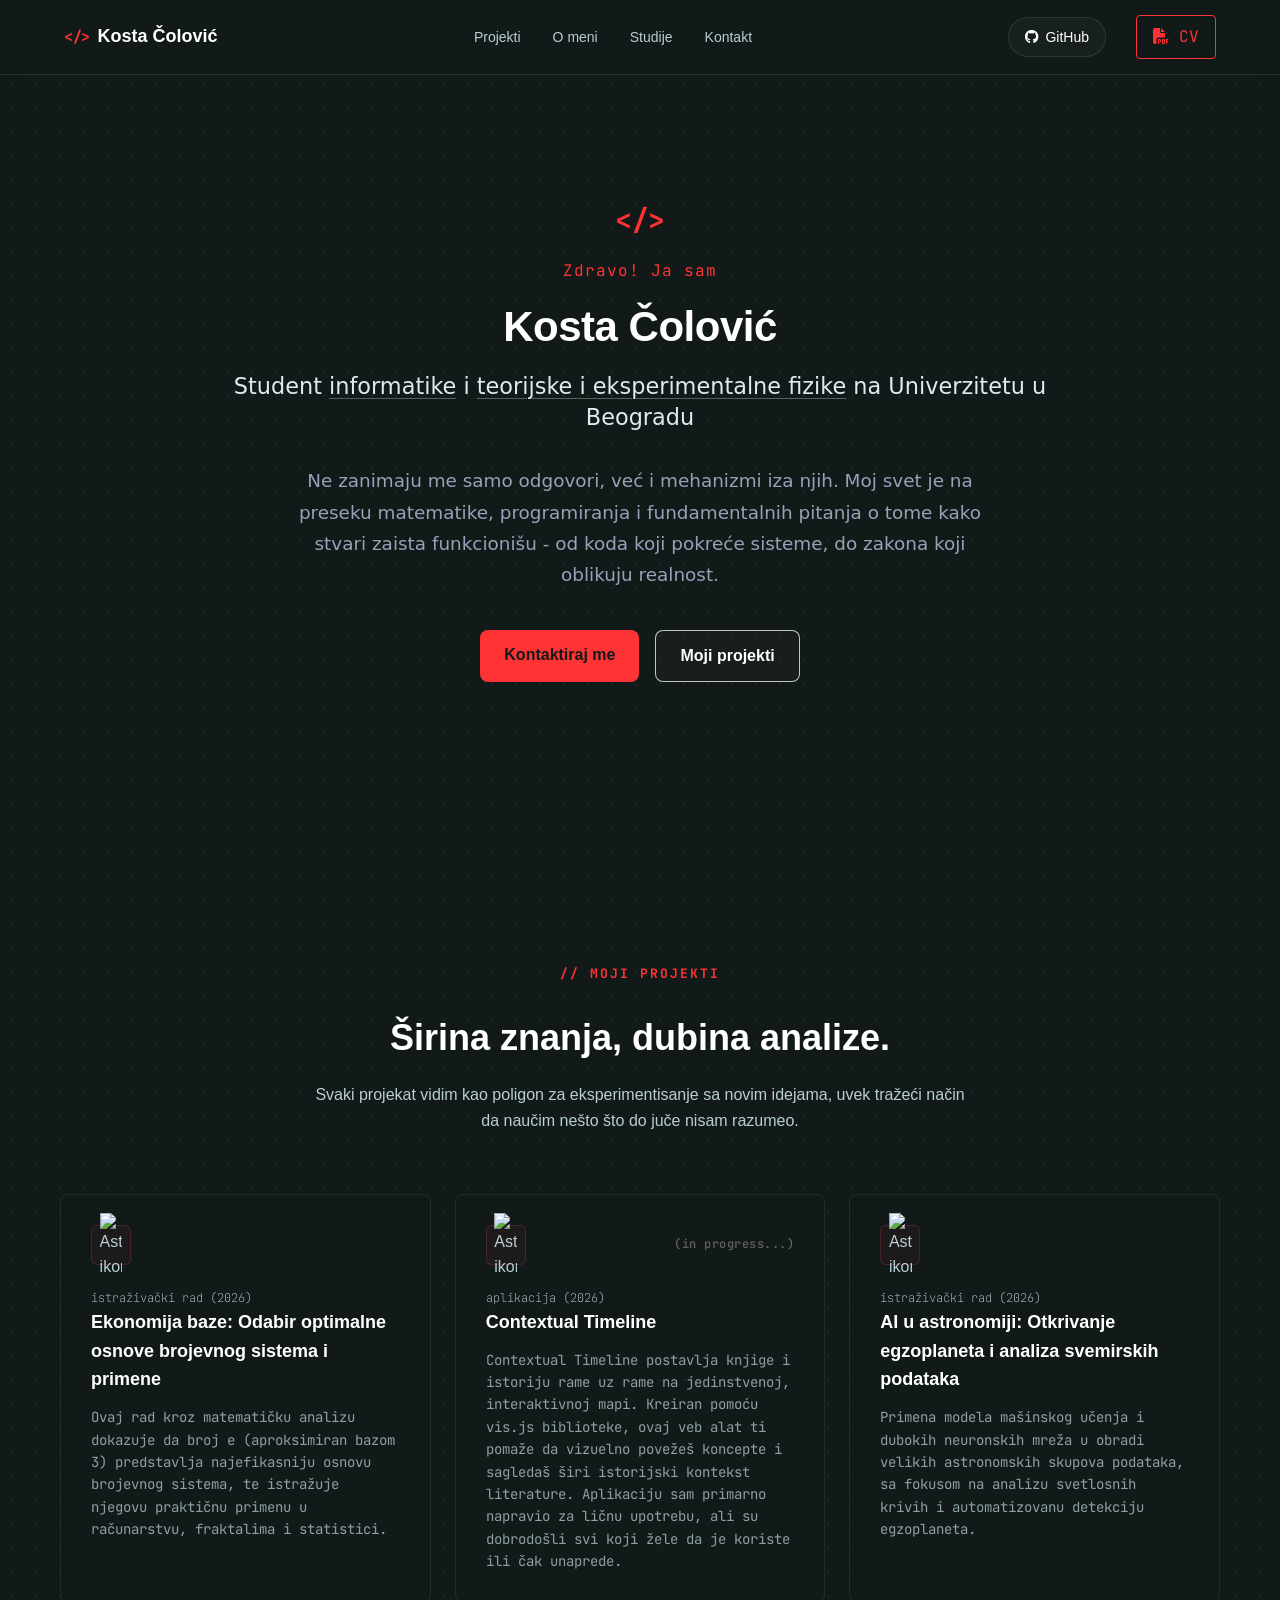
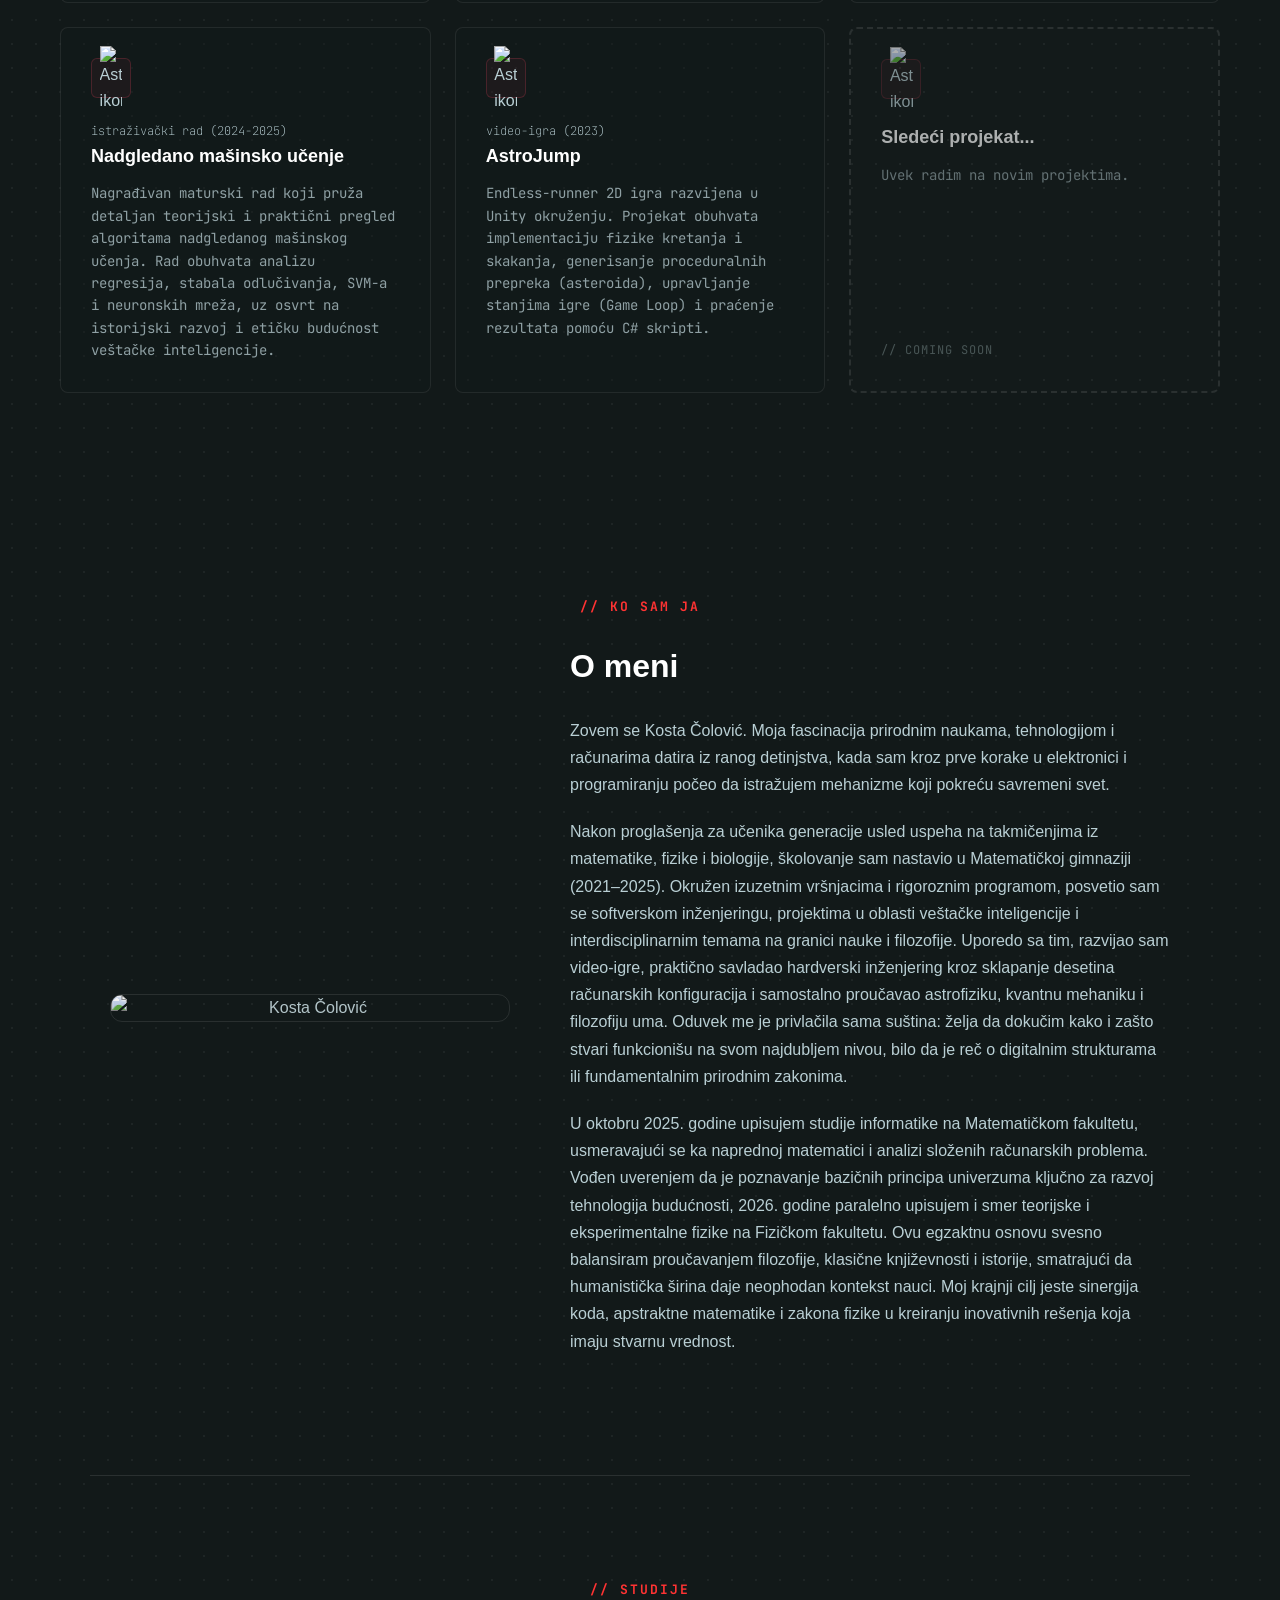
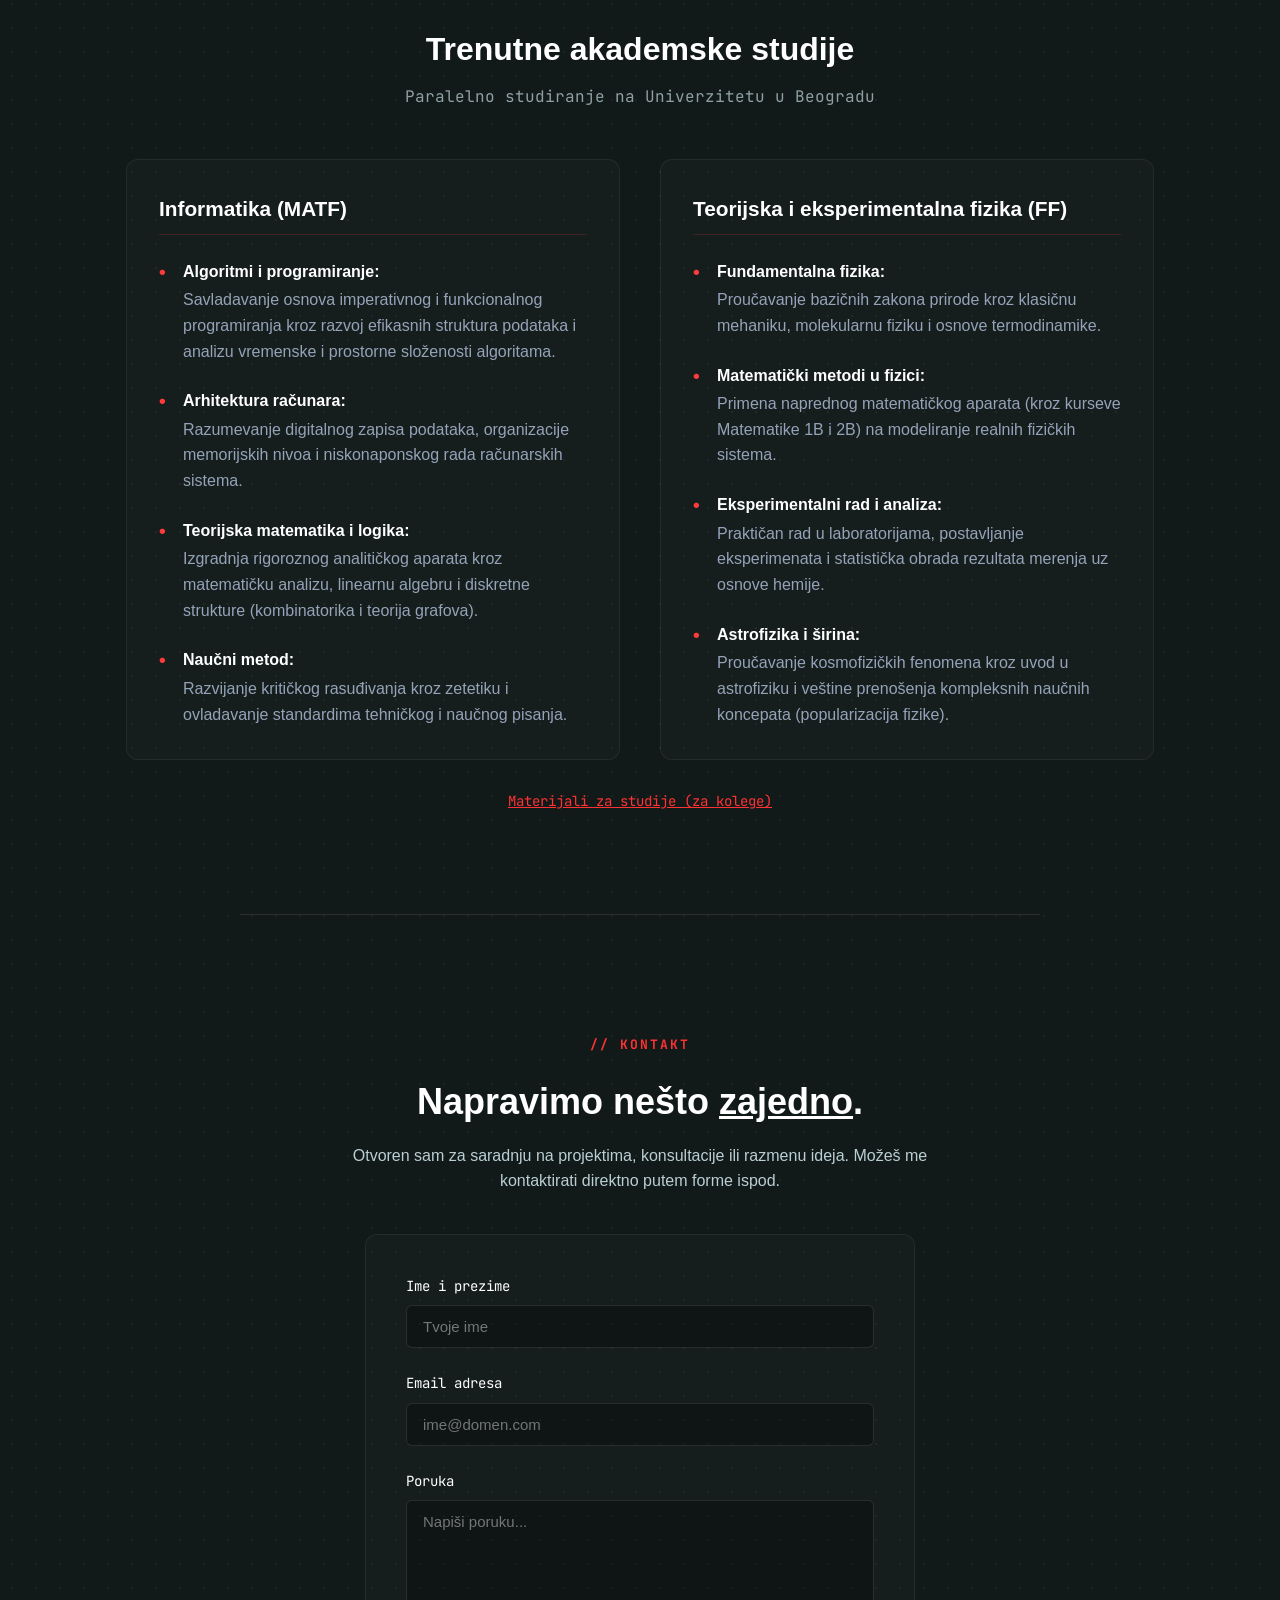
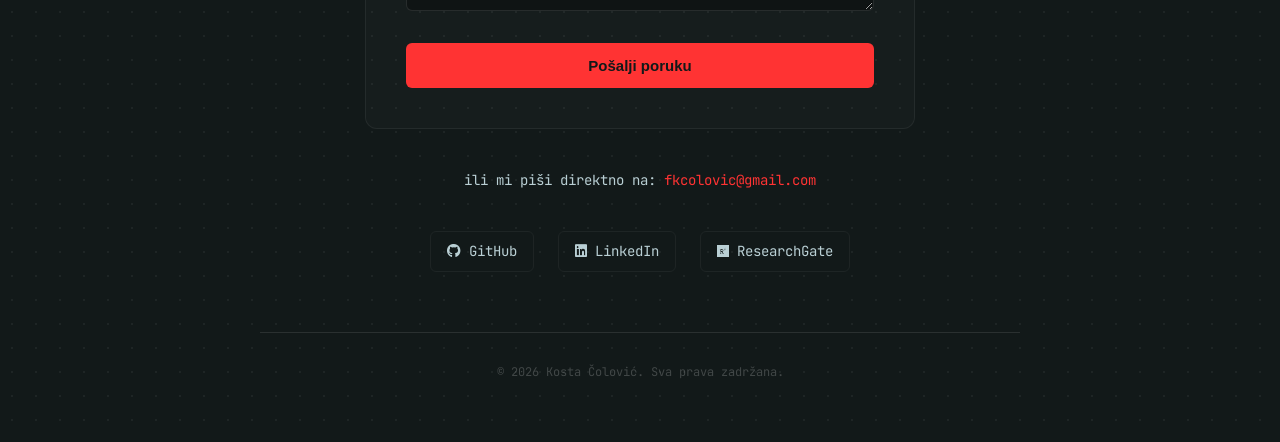
==== commit ad3114f1: "cv" ====
--- a/index.html
+++ b/index.html
@@ -62,6 +62,9 @@
           >
             <span class="git-icon"><i class="fa-brands fa-github"></i></span>
             GitHub
+          </a>
+          <a href="cv/sr/cv-sr.pdf" target="_blank" class="nav-cv-btn">
+            <i class="fa-solid fa-file-pdf"></i> CV
           </a>
         </div>
       </div>
--- a/style.css
+++ b/style.css
@@ -797,6 +797,28 @@
   text-underline-offset: 4px; 
 }
 
+    .nav-cv-btn {
+        margin-left: 15px;
+        padding: 8px 16px;
+        border: 1px solid var(--accent-pink);
+        color: var(--accent-pink);
+        text-decoration: none;
+        font-family: var(--font-mono);
+        border-radius: 4px;
+        transition: 0.3s;
+    }
+
+    .nav-cv-btn:hover {
+        background: var(--accent-pink);
+        color: white;
+    }
+
+    .nav-btn-container {
+    display: flex;       /* Ovo postavlja dugmad jedno pored drugog */
+    align-items: center; /* Ovo ih centrira po vertikali */
+    gap: 15px;           /* Razmak između GitHub i CV dugmeta */
+    }
+
 @media (max-width: 992px) {
     .features-grid {
         grid-template-columns: repeat(2, 1fr); /* 2 kolone na tabletima */
@@ -836,6 +858,8 @@
         padding: 8px 14px;
         font-size: 14px;
     }
+
+    
 
     .main-content {
         padding-top: 110px;
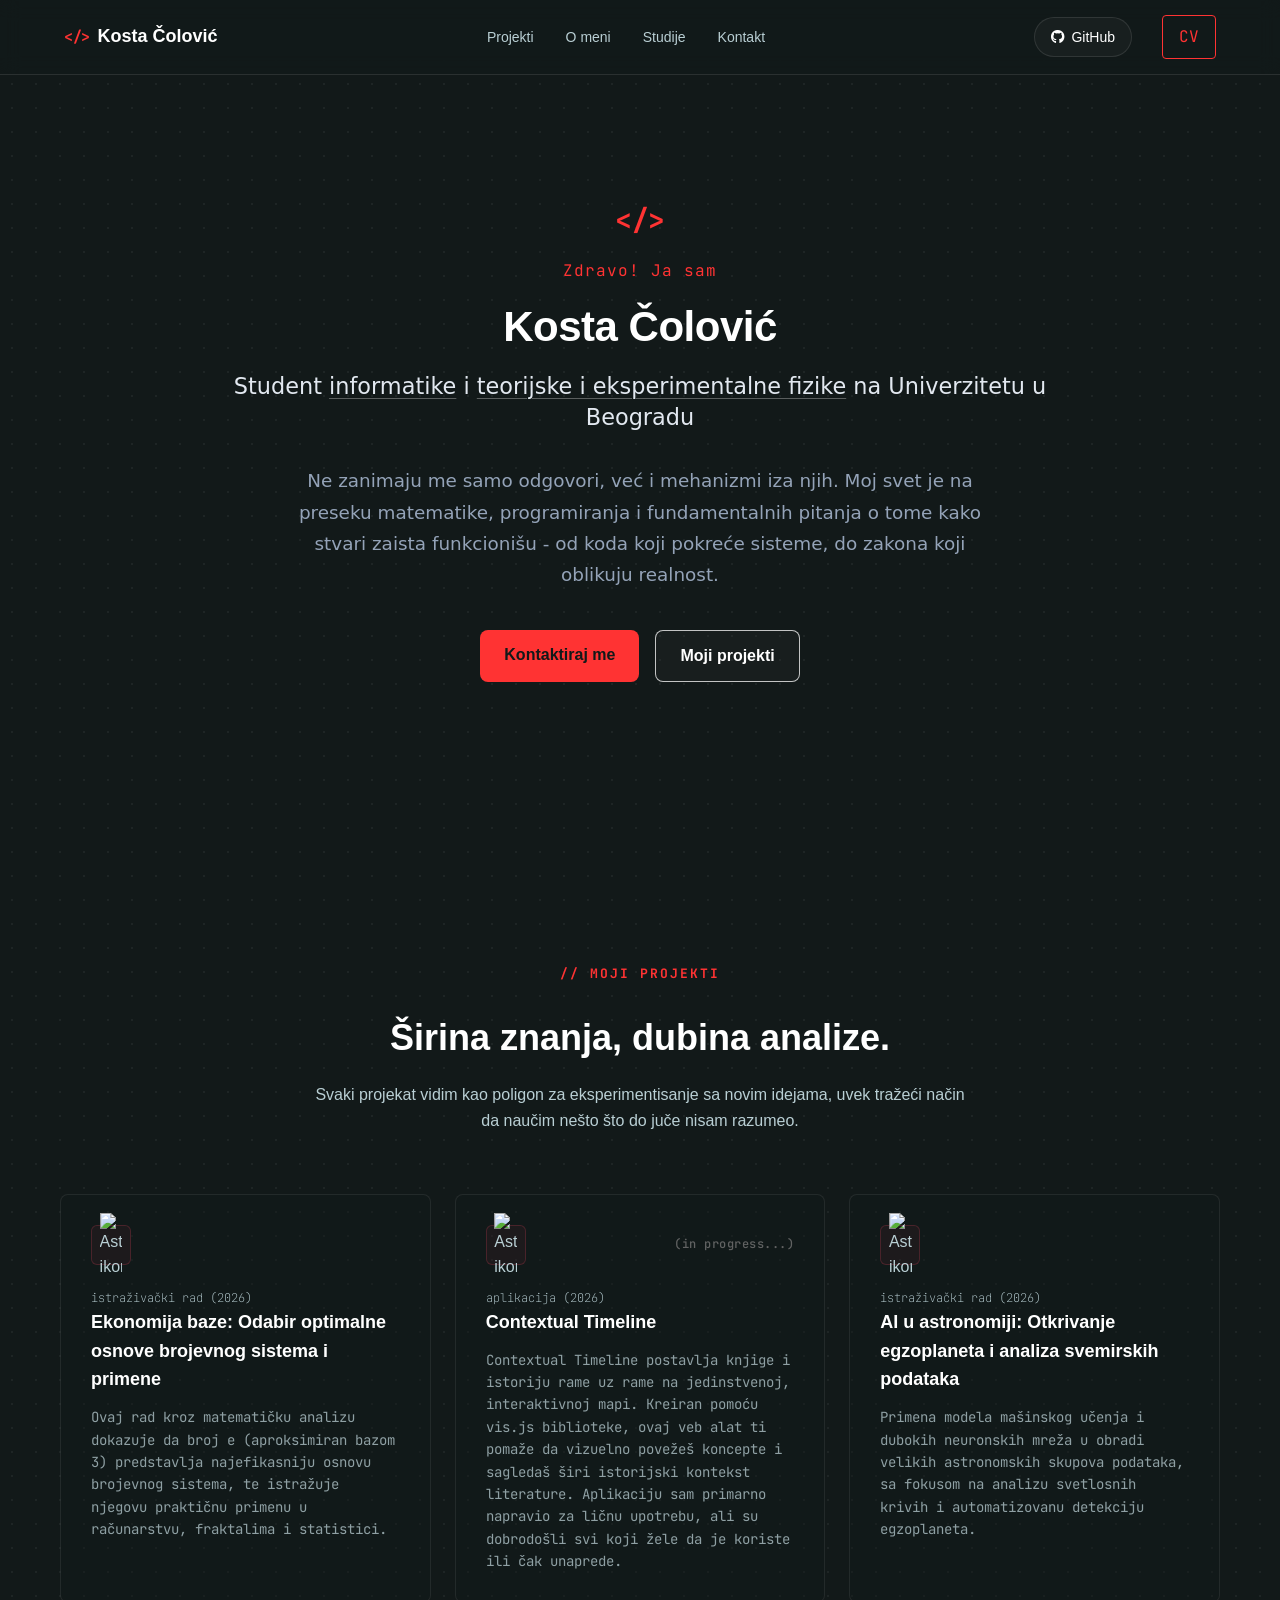
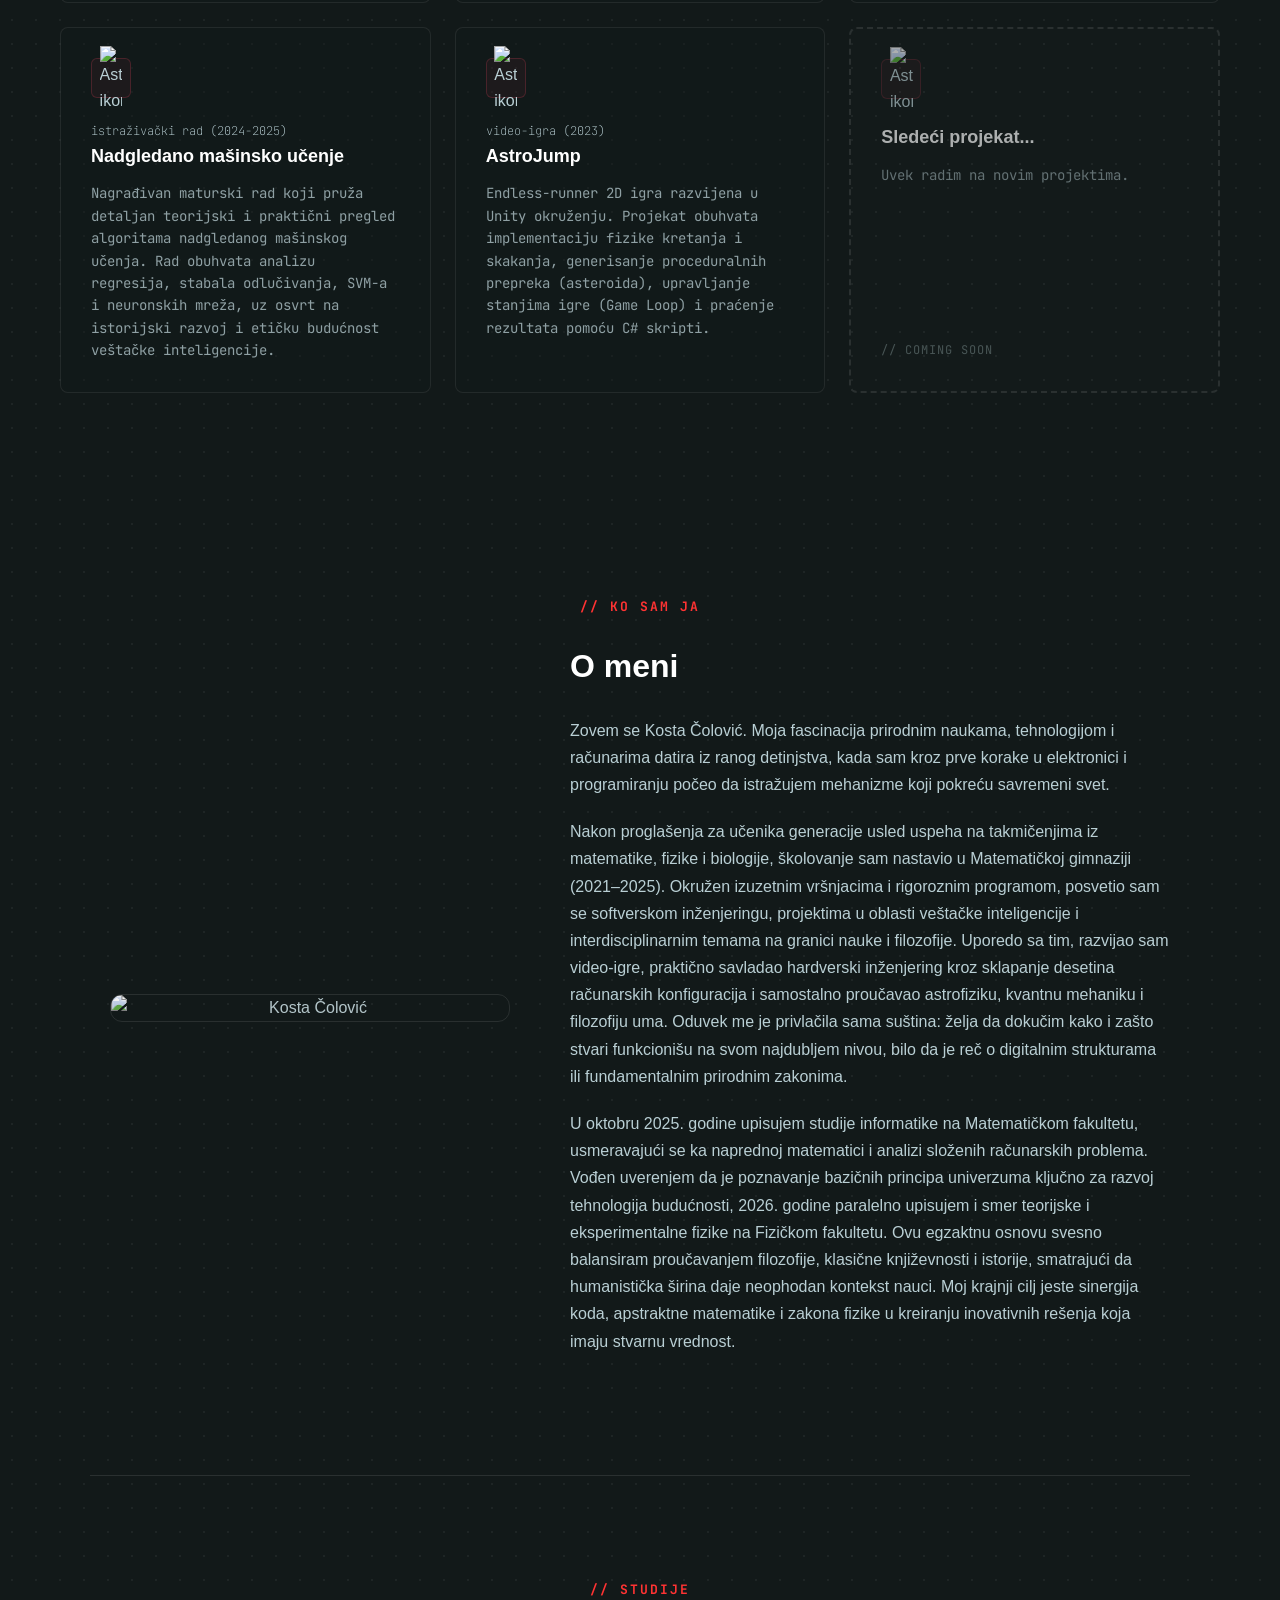
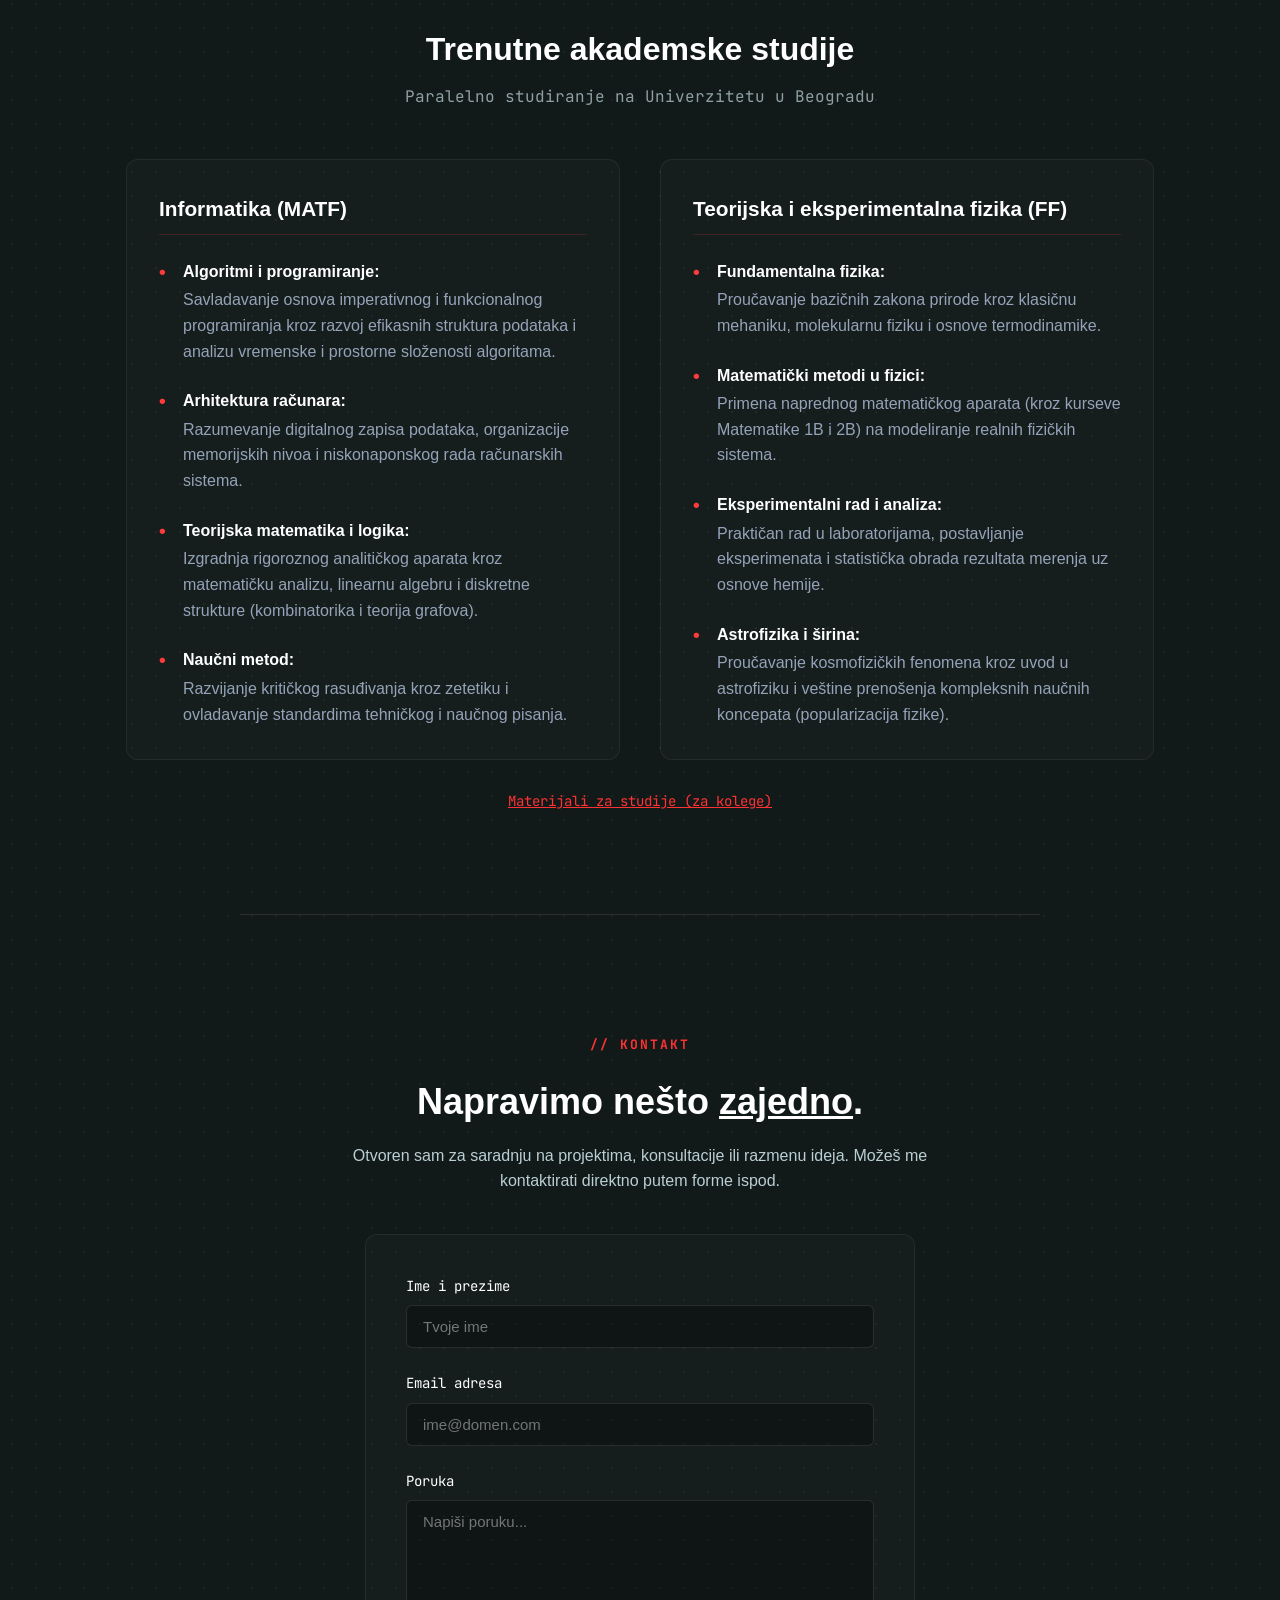
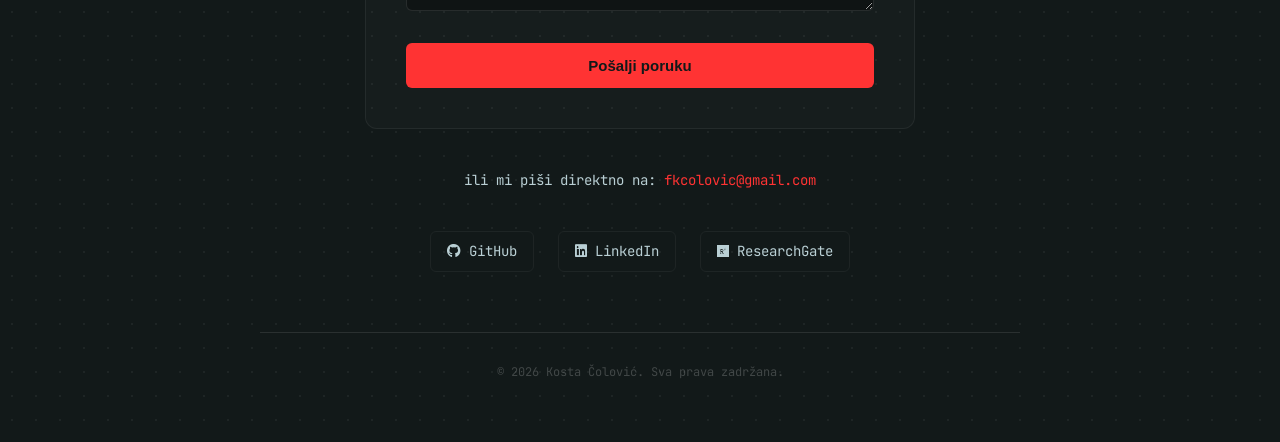
==== commit 1be43f1f: "cv" ====
--- a/index.html
+++ b/index.html
@@ -64,7 +64,7 @@
             GitHub
           </a>
           <a href="cv/sr/cv-sr.pdf" target="_blank" class="nav-cv-btn">
-            <i class="fa-solid fa-file-pdf"></i> CV
+            CV
           </a>
         </div>
       </div>
